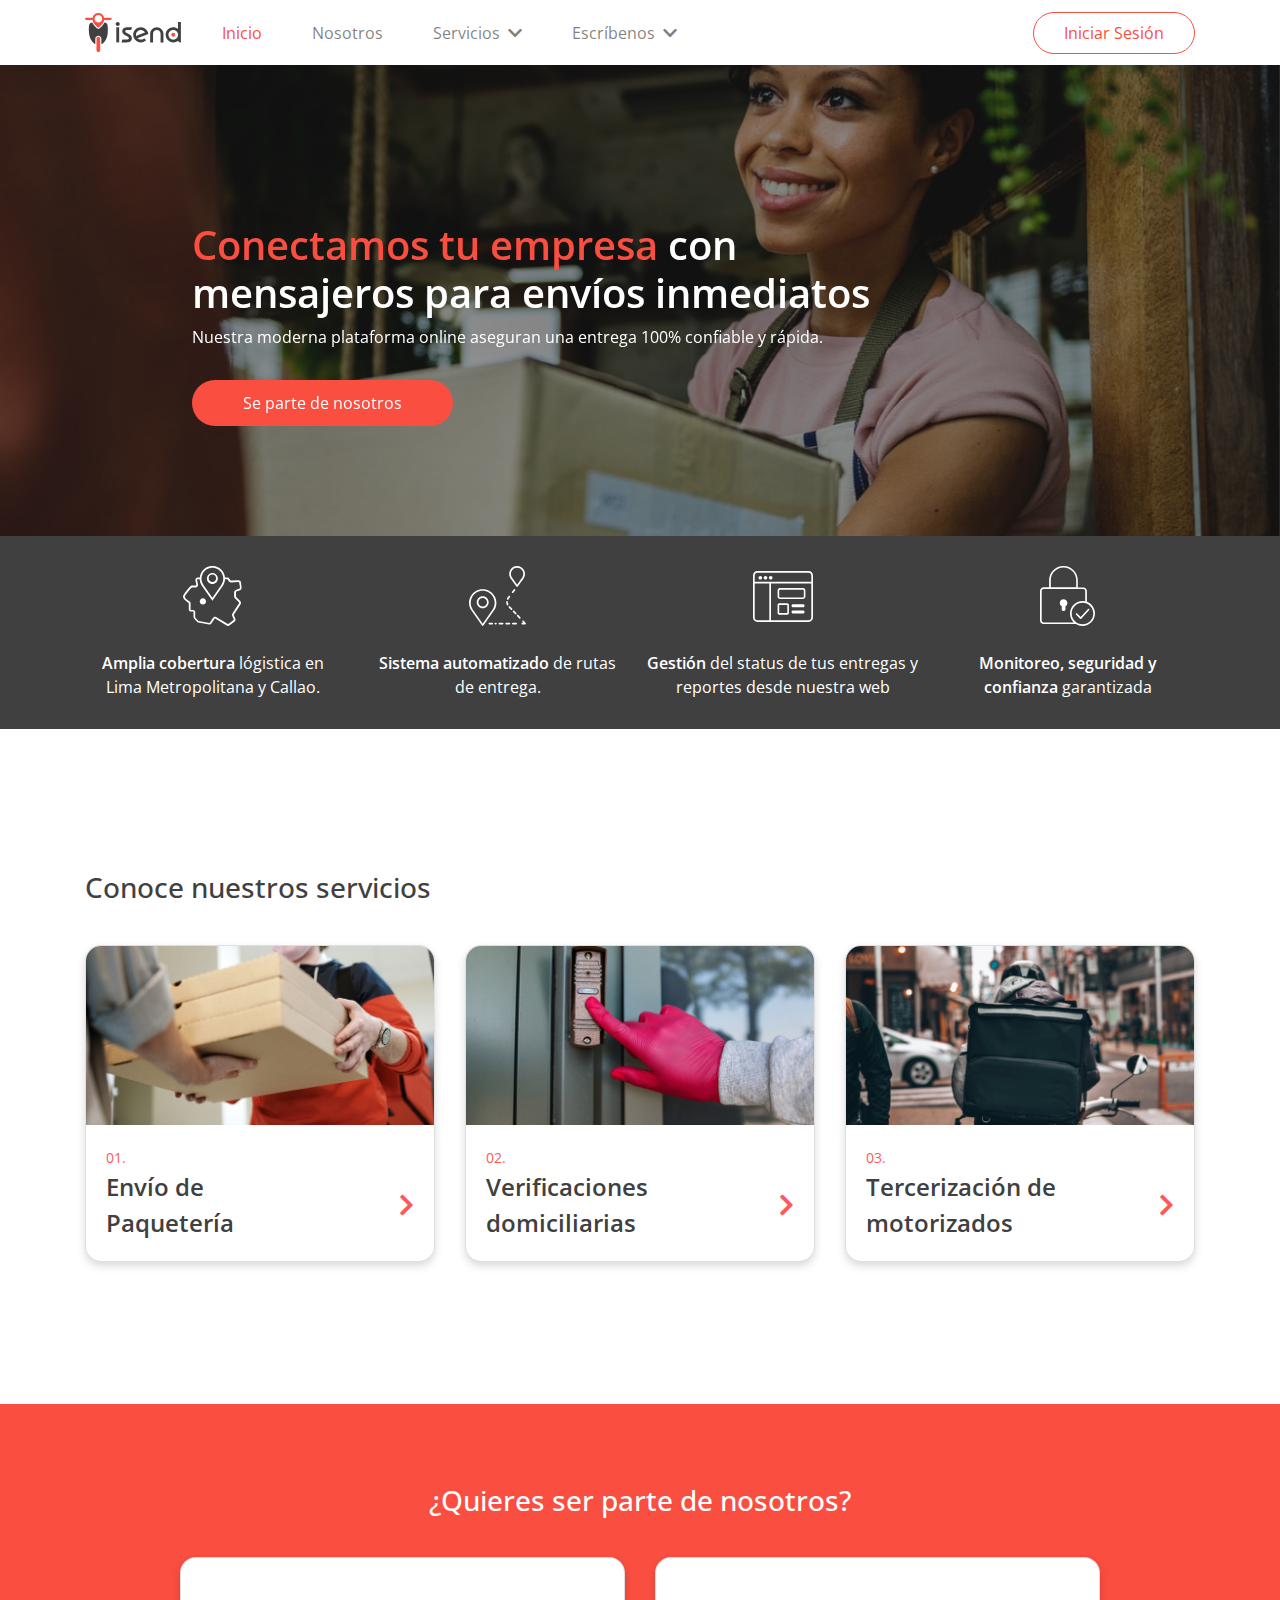
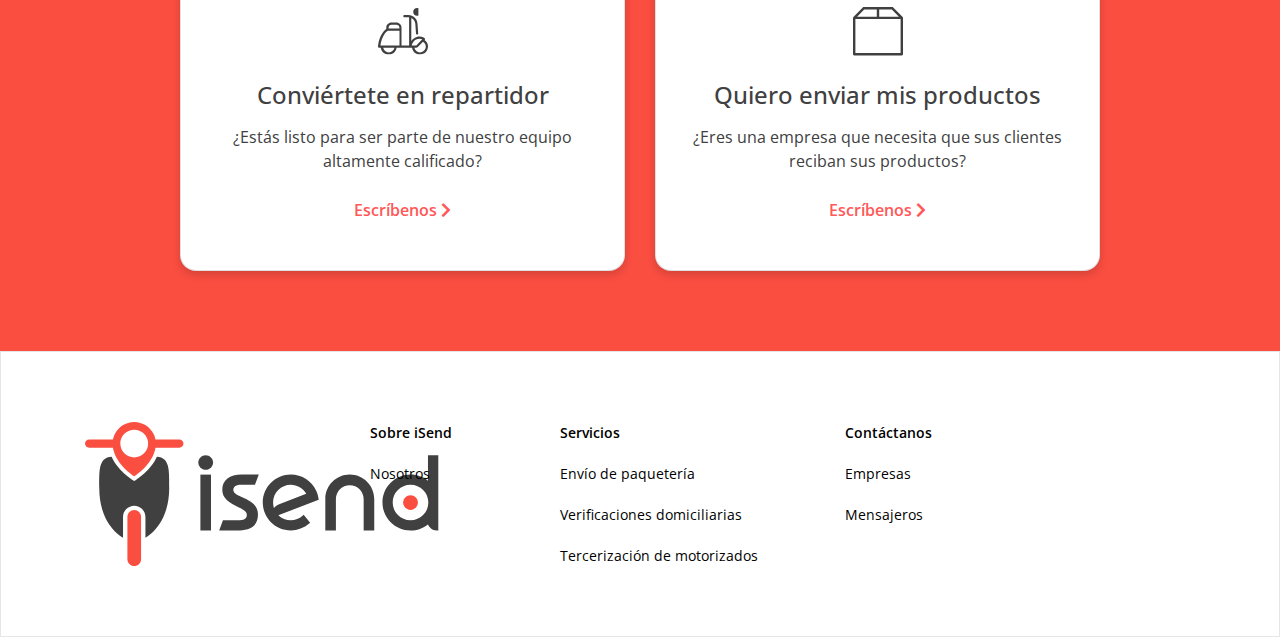
==== index.html @ 50134553 "Iniciando pagina de iSend" ====
<!doctype html>
<html lang="en">
  <head>
    <!-- Required meta tags -->
    <meta charset="utf-8">
    <meta name="viewport" content="width=device-width, initial-scale=1, shrink-to-fit=no">

    <!-- Bootstrap CSS -->
    <link rel="stylesheet" href="https://stackpath.bootstrapcdn.com/bootstrap/4.5.2/css/bootstrap.min.css" integrity="sha384-JcKb8q3iqJ61gNV9KGb8thSsNjpSL0n8PARn9HuZOnIxN0hoP+VmmDGMN5t9UJ0Z" crossorigin="anonymous">
    <!-- FontAwesome 5 -->
    <link rel="stylesheet" href="./static/lib/fontawesome_5/css/all.min.css">
    <!-- Fonts Google --> 
    <link href="https://fonts.googleapis.com/css2?family=Roboto:wght@100;300;400;500;700;900&display=swap" rel="stylesheet">
    <link href="https://fonts.googleapis.com/css2?family=Open+Sans:wght@300;400;600;700;800&display=swap" rel="stylesheet">
    <!-- CSS CUSTOMIZE -->
    <link rel="stylesheet" type="text/css" href="static/css/guest.css">
    <link rel="icon" type="image/png" href="./static/img/favicon.svg">
    <title>iSend</title>
  </head>
  <body>
    <!-- PREVIEW -->
    <div class="preview d-none">
      <div class="vh-100 d-flex justify-content-center align-items-center">
        <a href=""></a>
        <h1 class="text-white">iSend</h1>
      </div>
    </div>
    <!-- END PREVIEW -->

    <!-- PAGINA INICIO -->
    <section id="header">
      <nav class="navbar navbar-expand-lg navbar-light">
        <div class="container">
          <a class="navbar-brand" href="#">
            <img src="./static/img/logo.svg" alt="" class="img-responsive">
          </a>
          <button class="navbar-toggler" type="button" data-toggle="collapse" data-target="#navbarSupportedContent" aria-controls="navbarSupportedContent" aria-expanded="false" aria-label="Toggle navigation">
            <span class="navbar-toggler-icon"></span>
          </button>
          <div class="collapse navbar-collapse" id="navbarSupportedContent">
            <ul class="navbar-nav mr-auto">
              <li class="nav-item active">
                <a class="nav-link" href="./">Inicio 
                  <span class="sr-only">(current)</span>
                </a>
              </li>
              <li class="nav-item">
                <a class="nav-link" href="#">Nosotros</a>
              </li>
              <li class="nav-item dropdown">
                <a class="nav-link dropdown-toggle" href="#" role="button" data-toggle="dropdown" aria-haspopup="true" aria-expanded="false">
                  Servicios
                </a>
                <div class="dropdown-menu" aria-labelledby="navbarDropdown">
                  <a class="dropdown-item" href="envio-paqueteria.html">Envio de paquetería</a>
                  <a class="dropdown-item" href="verificaciones-domiciliarias.html">Verificaciones domiciliarias</a>
                  <a class="dropdown-item" href="tercerizacion-de-motorizados.html">Tercerización de motorizados</a>
                </div>
              </li>
              <li class="nav-item dropdown">
                <a class="nav-link dropdown-toggle" href="#" role="button" data-toggle="dropdown" aria-haspopup="true" aria-expanded="false">
                  Escríbenos
                </a>
                <div class="dropdown-menu" aria-labelledby="navbarDropdown">
                  <a class="dropdown-item" href="contacto-motorizados.html">Mensajeros</a>
                  <a class="dropdown-item" href="contacto-empresas.html">Empresas</a>
                </div>
              </li>
            </ul>
            <form class="form-inline my-2 my-lg-0">
              <button class="btn btn-outline-danger my-2 my-sm-0 btnIniciarSesion" type="submit">
                Iniciar Sesión
              </button>
            </form>
          </div>
        </div>
      </nav>
    </section>

    <section id="slider">
      <div id="carouselExampleSlidesOnly" class="carousel slide" data-ride="carousel">
        <div class="carousel-inner">
          <div class="SliderSombra"></div>
          <div class="carousel-item active">
            <img src="./static/img/slider1.png" class="d-block w-100" alt="...">
            <div class="text-left carousel-caption d-none d-md-block SliderDescripcion">
              <h5 class="fw-600 fs-40"><span class="fc-FA4E41">Conectamos tu empresa</span> con <br>mensajeros para envíos inmediatos</h5>
              <p>Nuestra moderna plataforma online aseguran una entrega 100% confiable y rápida.</p>
              <a href="#" class="btn btn-slider">
                Se parte de nosotros
              </a>
            </div>
          </div>
        </div>
      </div>
    </section>

    <section id="queOfrecemos" class="bc-404041 p-t-b-30">
      <div class="container">
        <div class="row text-center text-white ">
          <div class="col-3">
            <img src="./static/img/icon-1.svg" alt="" class="m-b-25">
            <p class="m-0">
              <span class="fw-600">Amplia cobertura</span> lógistica en Lima Metropolitana y Callao.
            </p>
          </div>
          <div class="col-3">
            <img src="./static/img/icon-2.svg" alt="" class="m-b-25">
            <p class="m-0">
              <span class="fw-600">Sistema automatizado</span> de rutas de entrega.
            </p>
          </div>
          <div class="col-3 p-0">
            <img src="./static/img/icon-3.svg" alt="" class="m-b-25">
            <p class="m-0">
              <span class="fw-600">Gestión</span> del status de tus entregas y reportes desde nuestra web
            </p>
          </div>
          <div class="col-3">
            <img src="./static/img/icon-4.svg" alt="" class="m-b-25">
            <p class="m-0">
              <span class="fw-600">Monitoreo, seguridad y confianza</span> garantizada
            </p>
          </div>
        </div>
      </div>
    </section>

    <section id="servicios-home" class="p-t-b-142">
      <div class="container">
        <div class="row">
          <div class="col-12 p-b-40">
            <h3 class="m-0">Conoce nuestros servicios</h3>
          </div>
          <div class="col-4">
            <a href="envio-paqueteria.html" class="card card-sombra card-servicios-home">
              <img src="./static/img/envio-paqueteria.jpg" class="card-img-top" alt="...">
              <div class="card-body fw-600">
                <small class="fs-14 fc-FF5858">01.</small>
                <p class="card-text fs-24 fc-404041">Envío de <br>Paquetería
                  <span>
                    <i class="fas fa-chevron-right fc-FF5858"></i>
                  </span>
                </p>
              </div>
              <ul class="list-group list-group-flush d-none">
                <li class="list-group-item fc-58595B">
                  Programa el envío de tus productos vendidos a tus clientes finales y realiza el seguimiento de entrega en línea.
                </li>
              </ul>
            </a>
          </div>
          <div class="col-4">
            <a href="verificaciones-domiciliarias.html" class="card card-sombra card-servicios-home">
              <img src="./static/img/verificaciones-domiciliarias.jpg" class="card-img-top" alt="...">
              <div class="card-body fw-600">
                <small class="fs-14 fc-FF5858">02.</small>
                <p class="card-text fs-24 fc-404041">Verificaciones domiciliarias
                  <span>
                    <i class="fas fa-chevron-right fc-FF5858"></i>
                  </span>
                </p>
              </div>
              <ul class="list-group list-group-flush d-none">
                <li class="list-group-item fc-58595B">
                  Confirma los datos domiciliarios de personas naturales y  de las empresas de manera confiable.
                </li>
              </ul>
            </a>
          </div>
          <div class="col-4">
            <a href="tercerizacion-de-motorizados" class="card card-sombra card-servicios-home">
              <img src="./static/img/tercerizacion-motorizados.jpg" class="card-img-top" alt="...">
              <div class="card-body fw-600">
                <small class="fs-14 fc-FF5858">03.</small>
                <p class="card-text fs-24 fc-404041">Tercerización de motorizados
                  <span>
                    <i class="fas fa-chevron-right fc-FF5858"></i>
                  </span>
                </p>
              </div>
              <ul class="list-group list-group-flush d-none">
                <li class="list-group-item fc-58595B">
                  Dispón de nuestro personal altamente capacitado, cumpliendo con los más altos estándares de servicio e imagen. 
                </li>
              </ul>
            </a>
          </div>
        </div>
      </div>
    </section>

    <section id="partedeNosotros" class="bc-FA4E41 p-t-b-80">
      <div class="container">
        <div class="row">
          <div class="col-12 p-b-40">
            <h3 class="m-0 text-center text-white">¿Quieres ser parte de nosotros?</h3>
          </div>
          <div class="col-5 offset-1">
            <div class="card card-sombra p-t-b-28">
              <div class="card-body fw-600 text-center">
                <img src="./static/img/icon-repartidor.svg" alt="" class="m-b-25">
                <h4 class="fs-24 fc-404041 m-b-15">Conviértete en repartidor</h4>
                <p class="card-text fw-400 m-b-25">
                  ¿Estás listo para ser parte de nuestro equipo altamente calificado?
                </p>
                <p class="card-text fc-FF5858">
                  Escríbenos
                  <span>
                    <i class="fas fa-chevron-right"></i>
                  </span>
                </p>
              </div>
            </div>
          </div>
          <div class="col-5">
            <div class="card card-sombra p-t-b-28">
              <div class="card-body fw-600 text-center">
                <img src="./static/img/icon-envio.svg" alt="" class="m-b-25">
                <h4 class="fs-24 fc-404041 m-b-15">Quiero enviar mis productos</h4>
                <p class="card-text fw-400 m-b-25">
                  ¿Eres una empresa que necesita que sus clientes reciban sus productos?
                </p>
                <p class="card-text fc-FF5858">
                  Escríbenos
                  <span>
                    <i class="fas fa-chevron-right"></i>
                  </span>
                </p>
              </div>
            </div>
          </div>
        </div>
      </div>
    </section>

    <section id="footer" class="p-t-b-70">
      <div class="container">
        <div class="row">
          <div class="col-3 d-flex">
            <img src="./static/img/logo.svg" alt="">
          </div>
          <div class="col-2">
            <ul>
              <li class="active"><a href="#">Sobre iSend</a></li>
              <li><a href="#">Nosotros</a></li>
            </ul>
          </div>
          <div class="col-3">
            <ul>
              <li class="active"><a href="#">Servicios</a></li>
              <li><a href="envio-paqueteria.html">Envío de paquetería</a></li>
              <li><a href="verificaciones-domiciliarias.html">Verificaciones domiciliarias</a></li>
              <li><a href="tercerizacion-de-motorizados.html">Tercerización de motorizados</a></li>
            </ul>
          </div>
          <div class="col-3">
            <ul>
              <li class="active"><a href="#">Contáctanos</a></li>
              <li><a href="contacto-empresas.html">Empresas</a></li>
              <li><a href="contacto-motorizados.html">Mensajeros</a></li>
            </ul>
          </div>
        </div>
      </div>
    </section>
    <!-- END PAGINA INICIO -->

    <!-- Optional JavaScript -->
    <!-- jQuery first, then Popper.js, then Bootstrap JS -->
    <script src="https://code.jquery.com/jquery-3.5.1.slim.min.js" integrity="sha384-DfXdz2htPH0lsSSs5nCTpuj/zy4C+OGpamoFVy38MVBnE+IbbVYUew+OrCXaRkfj" crossorigin="anonymous"></script>
    <script src="https://cdn.jsdelivr.net/npm/popper.js@1.16.1/dist/umd/popper.min.js" integrity="sha384-9/reFTGAW83EW2RDu2S0VKaIzap3H66lZH81PoYlFhbGU+6BZp6G7niu735Sk7lN" crossorigin="anonymous"></script>
    <script src="https://stackpath.bootstrapcdn.com/bootstrap/4.5.2/js/bootstrap.min.js" integrity="sha384-B4gt1jrGC7Jh4AgTPSdUtOBvfO8shuf57BaghqFfPlYxofvL8/KUEfYiJOMMV+rV" crossorigin="anonymous"></script>
    <script src="./static/js/guest.js"></script>
  </body>
</html>
---- static/css/guest.css ----
/* General */
body{
  background-color: #FFFFFF;
  color: #404041;
  font-family: 'Open Sans';
  font-size: 16px;
  font-weight: 400;/* normal*/
}
a{ text-decoration: none !important; outline: none !important; }
/* BOOTSTRAP Customize */
.btn-outline-danger{
  color: #FA4E41;
  border-color: #FA4E41;
}
.btn-outline-danger:hover,
.btn-outline-danger:active{
  background-color: #FA4E41;
  border-color: #FA4E41;
}
.btn-vermas{
  background-color: #fff;
  border-radius: 25px;
  color: #FA4E41 !important;
  padding: 10px 100px;
}
/* preview */
.preview{
  background-color: #FF5858;
}
/* navegacion */
#header ul li a{
  padding: 0 25px;
}
#header ul li:hover > a,
#header ul li.active > a,
#header ul li .dropdown-menu a:hover,
#header ul li .dropdown-menu a:active{
  background-color: #fff;
  color: #FA4E41;
  /*font-weight: 600;*/
} 
#header ul li .dropdown-menu{
  padding: 15px 0!important;
}
#header ul li .dropdown-menu a{
  padding: 15px 30px;
}
#header ul li.dropdown > a:after{/* sin darle clic */
  border: 0;
  content: "\f078";
  font-family: "Font Awesome 5 Free";
  font-weight: 900;
  vertical-align: 0;
}
#header ul li.dropdown.show > a:after{/* al darle clic */
  content: "\f077";
}
.btnIniciarSesion{
  border-radius: 25px;
  padding: 8px 30px;
}
.SliderSombra{
  background: url(../img/slider-sombra.png) no-repeat;
  background-size: cover;
  z-index: 1;
  position: absolute;
  left: 0;
  right: 0;
  bottom: 0;
  top: 0;
}
.SliderDescripcion{
  top: 50%;
  margin-top: -100px;
}
.SliderForm{
  bottom: 0;
  margin-top: -210px;
  padding: 0;
}
.btn-slider{
  background-color: #FA4E41 !important;
  border-radius: 25px;
  color: white !important;
  margin-top: 15px;
  padding: 10px 50px;
}
/* background */
.bc-white{ background-color: #fff; }
.bc-FA4E41{ background-color: #FA4E41; }
.bc-FF5858{ background-color: #FF5858; }
.bc-404041{ background-color: #404041; }
/* colores */
.fc-FA4E41{ color: #FA4E41; }
.fc-FF5858{ color: #FF5858; }
.fc-404041{ color: #404041; }
.fc-58595B{ color: #58595B; }
.fc-000000{ color: #000000; }
/* weight */
.fw-100{ font-weight: 100; }
.fw-300{ font-weight: 300; }
.fw-400{ font-weight: 400; }
.fw-500{ font-weight: 500; }
.fw-600{ font-weight: 600; }
.fw-700{ font-weight: 700; }
.fw-800{ font-weight: 800; }
.fw-900{ font-weight: 900; }
/* size */
.fs-14{ font-size: 14px; }
.fs-24{ font-size: 24px; }
.fs-40{ font-size: 40px; }
/* padding y margin */
.m-b-15{ margin-bottom: 15px; }
.m-b-25{ margin-bottom: 25px; }
.p-t-b-28{ padding: 28px 0; }
.p-t-b-30{ padding: 30px 0; }
.p-t-b-50{ padding: 50px 0; }
.p-t-b-70{ padding: 70px 0; }
.p-t-b-80{ padding: 80px 0; }
.p-t-b-142{ padding: 142px 0; }
.p-t-b-150{ padding: 150px 0; }
.p-20{ padding: 20px; }
.p-l-50{ padding-left: 50px; }
.p-b-40{ padding-bottom: 40px; }
.p-b-50{ padding-bottom: 50px; }
.p-b-70{ padding-bottom: 70px; }
.p-b-150{ padding-bottom: 150px; }
/* border */
.b-l-5-E5E6E7{ border-left: 5px solid #E5E6E7; }
.b-l-5-FFFFFF{ border-left: 5px solid #FFFFFF; }
/* height */
.h-250{ height: 250px; }
.h-420{ height: 420px; }
/* servicios */
.card-sombra{
  box-shadow: 0px 4px 8px rgba(0, 0, 0, 0.15);
  border-radius: 16px;
  overflow: hidden;
}
.card-servicios-home .card-text{
  display: flex;
  align-items: center;
  justify-content: space-between;
}
.card-servicios-home ul li{
  padding-top: 30px; 
  padding-bottom: 30px; 
}
.card-servicios-home:hover ul{
  display: block !important;
}
/* footer */
#footer{ border: 1px solid #E5E6E7; }
#footer ul{ padding: 0; margin: 0;}
#footer ul li{ 
  list-style: none; 
  font-size: 14px; 
  padding-bottom: 20px;
}
#footer ul li:last-child{ 
  padding-bottom: 0;
}
#footer ul li a{ color: #000;}
#footer ul li.active a,
#footer ul li a:active,
#footer ul li a:hover{ 
  font-weight: 600;
}
/* como funciona */
.fa-btn-gris:after,
.fa-btn-warning:after,
.fa-btn-success:after{
  background-color: #fff;
  border-radius: 50%;
  content: "";
  left: -19px;
  padding: 10px;
  position: absolute;
  top: 0;
}
.fa-btn-gris:after{
  border: 6px solid #C4C4C4;
}
.fa-btn-warning:after{
  border: 6px solid #FFAE35;
}
.fa-btn-success:after{
  border: 6px solid #6EC37C;
}
/* servicios motorizado */
#servicios-motorizado .card-body{
  padding: 30px 1.25rem;
}
/* sobre nosotros */
#sobrenosotros{ border-bottom: 1px solid #E5E6E7; }
/* gracias */
.gracias{
  display: flex;
  flex-direction: column;
  align-items: center;
  justify-content: center;
  height: 380px;
}
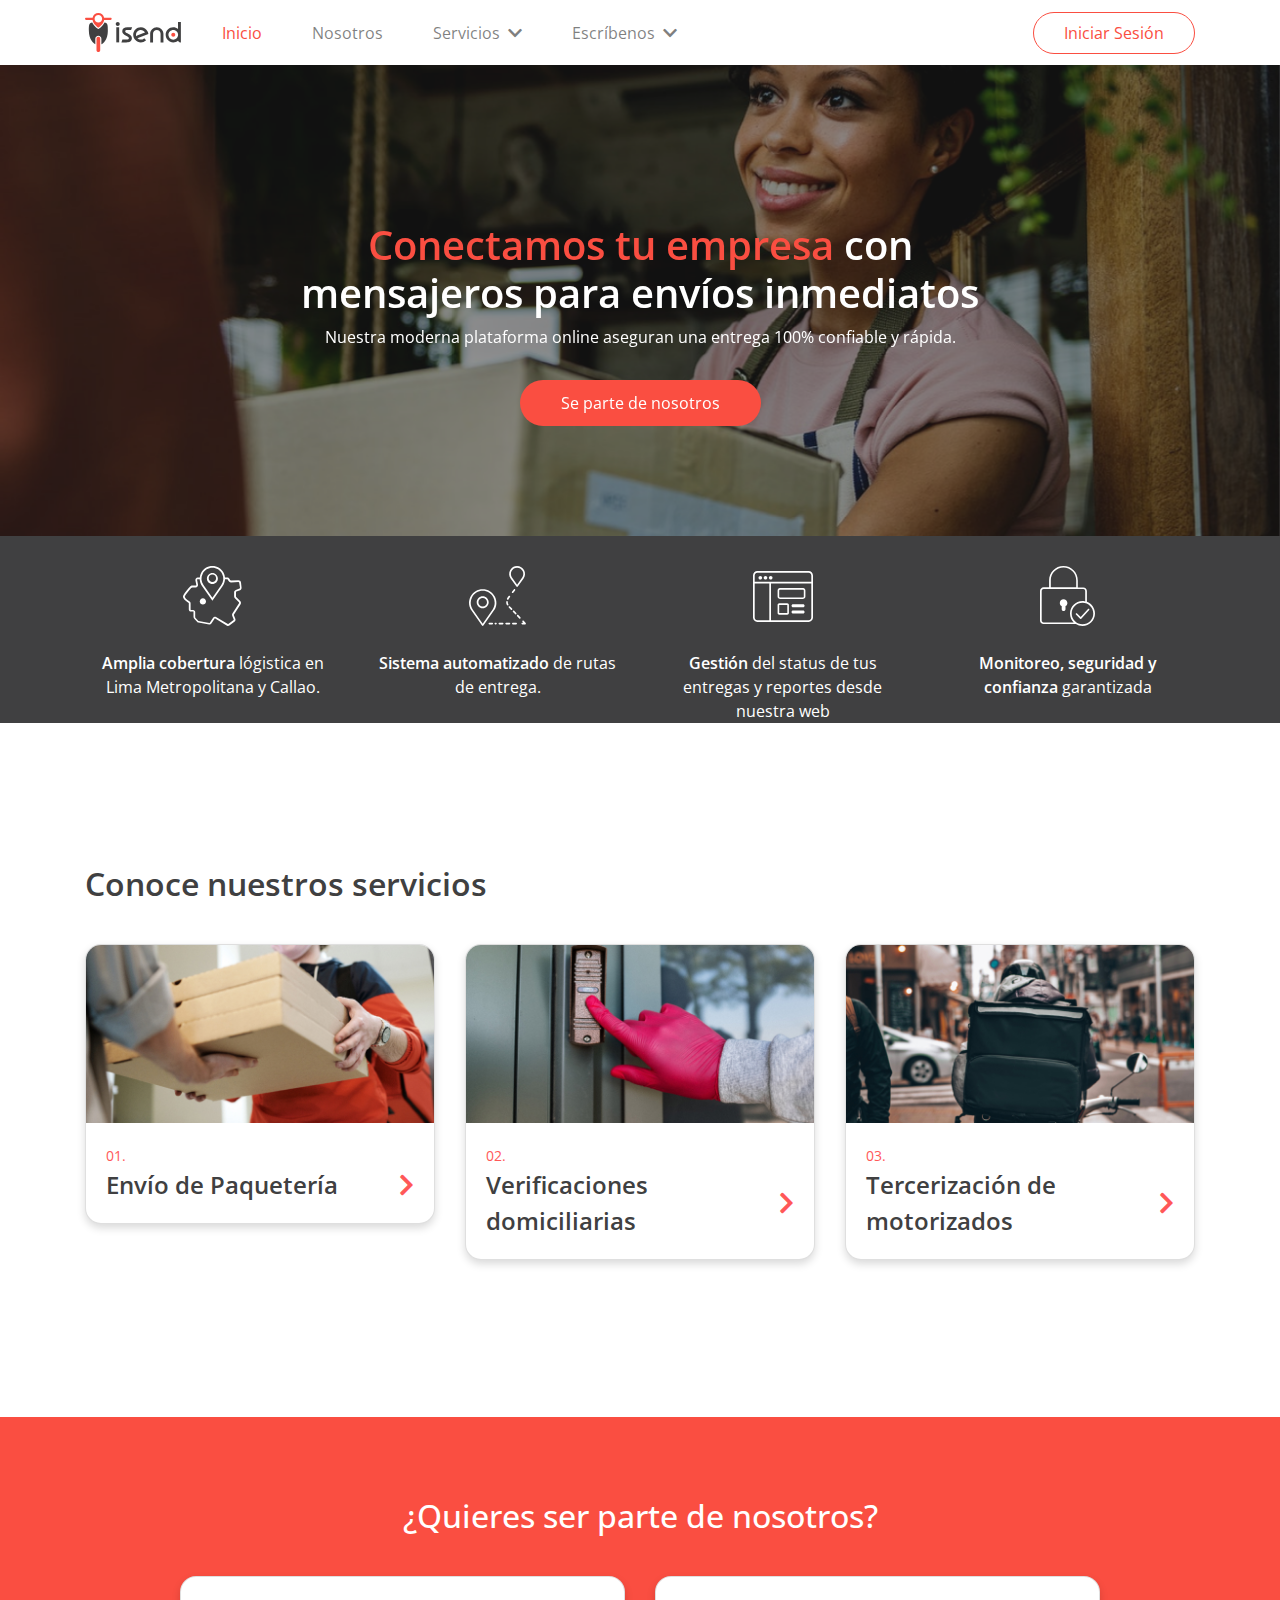
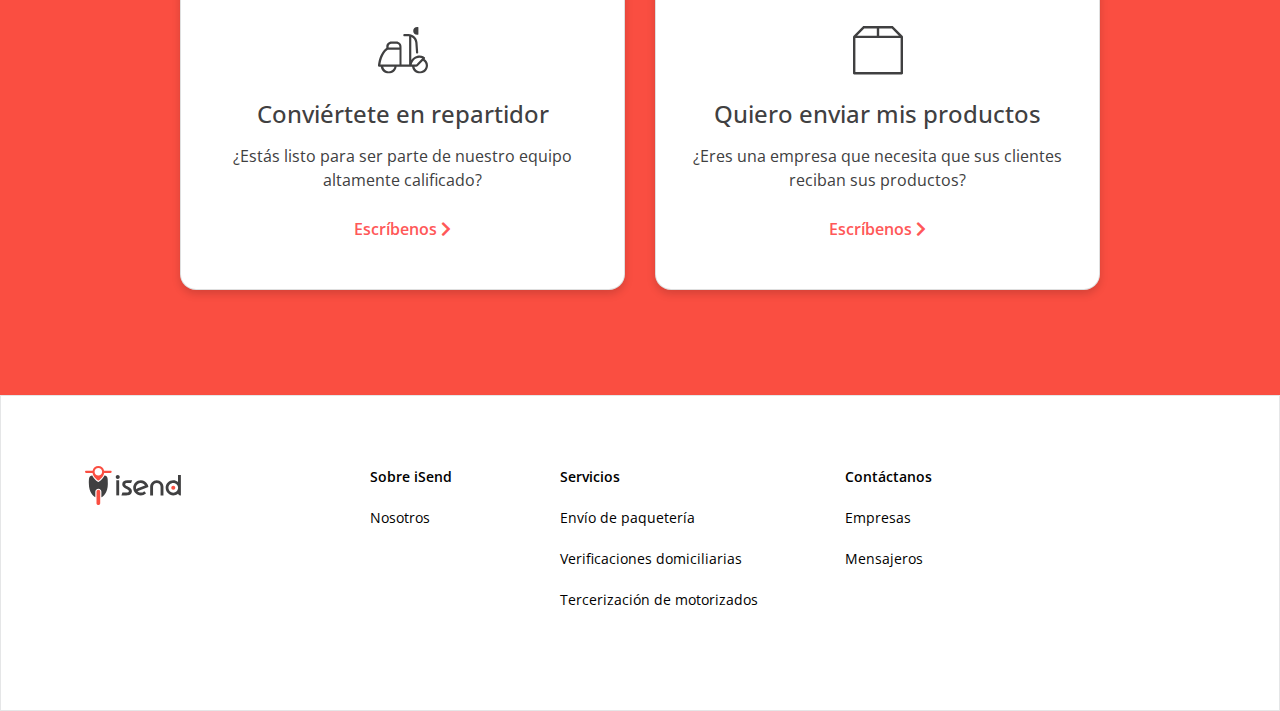
==== commit aee10c5f: "Maquetando para moviles" ====
--- a/index.html
+++ b/index.html
@@ -17,7 +17,7 @@
     <link rel="icon" type="image/png" href="./static/img/favicon.svg">
     <title>iSend</title>
   </head>
-  <body>
+  <body class="pageInicio">
     <!-- PREVIEW -->
     <div class="preview d-none">
       <div class="vh-100 d-flex justify-content-center align-items-center">
@@ -31,7 +31,7 @@
     <section id="header">
       <nav class="navbar navbar-expand-lg navbar-light">
         <div class="container">
-          <a class="navbar-brand" href="#">
+          <a class="navbar-brand" href="./">
             <img src="./static/img/logo.svg" alt="" class="img-responsive">
           </a>
           <button class="navbar-toggler" type="button" data-toggle="collapse" data-target="#navbarSupportedContent" aria-controls="navbarSupportedContent" aria-expanded="false" aria-label="Toggle navigation">
@@ -82,8 +82,9 @@
         <div class="carousel-inner">
           <div class="SliderSombra"></div>
           <div class="carousel-item active">
-            <img src="./static/img/slider1.png" class="d-block w-100" alt="...">
-            <div class="text-left carousel-caption d-none d-md-block SliderDescripcion">
+            <img src="./static/img/slider1.png" class="d-none d-sm-block w-100" alt="...">
+            <img src="./static/img/mobile/slider1.jpg" class="d-sm-none w-100" alt="...">
+            <div class="text-left carousel-caption SliderDescripcion mq">
               <h5 class="fw-600 fs-40"><span class="fc-FA4E41">Conectamos tu empresa</span> con <br>mensajeros para envíos inmediatos</h5>
               <p>Nuestra moderna plataforma online aseguran una entrega 100% confiable y rápida.</p>
               <a href="#" class="btn btn-slider">
@@ -95,28 +96,28 @@
       </div>
     </section>
 
-    <section id="queOfrecemos" class="bc-404041 p-t-b-30">
+    <section id="queOfrecemos" class="bc-404041 p-t-30">
       <div class="container">
         <div class="row text-center text-white ">
-          <div class="col-3">
+          <div class="col-6 col-lg-3 p-b-30">
             <img src="./static/img/icon-1.svg" alt="" class="m-b-25">
             <p class="m-0">
               <span class="fw-600">Amplia cobertura</span> lógistica en Lima Metropolitana y Callao.
             </p>
           </div>
-          <div class="col-3">
+          <div class="col-6 col-lg-3 p-b-30">
             <img src="./static/img/icon-2.svg" alt="" class="m-b-25">
             <p class="m-0">
               <span class="fw-600">Sistema automatizado</span> de rutas de entrega.
             </p>
           </div>
-          <div class="col-3 p-0">
+          <div class="col-6 col-lg-3 p-b-30">
             <img src="./static/img/icon-3.svg" alt="" class="m-b-25">
             <p class="m-0">
               <span class="fw-600">Gestión</span> del status de tus entregas y reportes desde nuestra web
             </p>
           </div>
-          <div class="col-3">
+          <div class="col-6 col-lg-3 p-b-30">
             <img src="./static/img/icon-4.svg" alt="" class="m-b-25">
             <p class="m-0">
               <span class="fw-600">Monitoreo, seguridad y confianza</span> garantizada
@@ -130,14 +131,14 @@
       <div class="container">
         <div class="row">
           <div class="col-12 p-b-40">
-            <h3 class="m-0">Conoce nuestros servicios</h3>
-          </div>
-          <div class="col-4">
+            <h3 class="fs-32 fw-600 fc-404041 m-0">Conoce nuestros servicios</h3>
+          </div>
+          <div class="col-12 col-md-4 m-b-15">
             <a href="envio-paqueteria.html" class="card card-sombra card-servicios-home">
-              <img src="./static/img/envio-paqueteria.jpg" class="card-img-top" alt="...">
-              <div class="card-body fw-600">
+              <img src="./static/img/envio-paqueteria.jpg" class="card-img-top d-none d-md-block" alt="...">
+              <div class="card-body fw-600 mq">
                 <small class="fs-14 fc-FF5858">01.</small>
-                <p class="card-text fs-24 fc-404041">Envío de <br>Paquetería
+                <p class="card-text fs-24 fc-404041">Envío de Paquetería
                   <span>
                     <i class="fas fa-chevron-right fc-FF5858"></i>
                   </span>
@@ -150,10 +151,10 @@
               </ul>
             </a>
           </div>
-          <div class="col-4">
+          <div class="col-12 col-md-4 m-b-15">
             <a href="verificaciones-domiciliarias.html" class="card card-sombra card-servicios-home">
-              <img src="./static/img/verificaciones-domiciliarias.jpg" class="card-img-top" alt="...">
-              <div class="card-body fw-600">
+              <img src="./static/img/verificaciones-domiciliarias.jpg" class="card-img-top d-none d-md-block" alt="...">
+              <div class="card-body fw-600 mq">
                 <small class="fs-14 fc-FF5858">02.</small>
                 <p class="card-text fs-24 fc-404041">Verificaciones domiciliarias
                   <span>
@@ -168,10 +169,10 @@
               </ul>
             </a>
           </div>
-          <div class="col-4">
+          <div class="col-12 col-md-4 m-b-15">
             <a href="tercerizacion-de-motorizados" class="card card-sombra card-servicios-home">
-              <img src="./static/img/tercerizacion-motorizados.jpg" class="card-img-top" alt="...">
-              <div class="card-body fw-600">
+              <img src="./static/img/tercerizacion-motorizados.jpg" class="card-img-top d-none d-md-block" alt="...">
+              <div class="card-body fw-600 mq">
                 <small class="fs-14 fc-FF5858">03.</small>
                 <p class="card-text fs-24 fc-404041">Tercerización de motorizados
                   <span>
@@ -194,9 +195,9 @@
       <div class="container">
         <div class="row">
           <div class="col-12 p-b-40">
-            <h3 class="m-0 text-center text-white">¿Quieres ser parte de nosotros?</h3>
-          </div>
-          <div class="col-5 offset-1">
+            <h3 class="m-0 fs-32 text-center text-white">¿Quieres ser parte de nosotros?</h3>
+          </div>
+          <div class="col-12 col-md-5 offset-md-1 m-b-25">
             <div class="card card-sombra p-t-b-28">
               <div class="card-body fw-600 text-center">
                 <img src="./static/img/icon-repartidor.svg" alt="" class="m-b-25">
@@ -213,7 +214,7 @@
               </div>
             </div>
           </div>
-          <div class="col-5">
+          <div class="col-12 col-md-5 m-b-25">
             <div class="card card-sombra p-t-b-28">
               <div class="card-body fw-600 text-center">
                 <img src="./static/img/icon-envio.svg" alt="" class="m-b-25">
@@ -237,16 +238,16 @@
     <section id="footer" class="p-t-b-70">
       <div class="container">
         <div class="row">
-          <div class="col-3 d-flex">
-            <img src="./static/img/logo.svg" alt="">
-          </div>
-          <div class="col-2">
+          <div class="col-12 m-b-30 col-md-3 d-flex">
+            <a href="./"><img src="./static/img/logo.svg" alt=""></a>
+          </div>
+          <div class="col-12 m-b-30 col-md-2">
             <ul>
               <li class="active"><a href="#">Sobre iSend</a></li>
               <li><a href="#">Nosotros</a></li>
             </ul>
           </div>
-          <div class="col-3">
+          <div class="col-12 m-b-30 col-md-3">
             <ul>
               <li class="active"><a href="#">Servicios</a></li>
               <li><a href="envio-paqueteria.html">Envío de paquetería</a></li>
@@ -254,7 +255,7 @@
               <li><a href="tercerizacion-de-motorizados.html">Tercerización de motorizados</a></li>
             </ul>
           </div>
-          <div class="col-3">
+          <div class="col-12 m-b-30 col-md-3">
             <ul>
               <li class="active"><a href="#">Contáctanos</a></li>
               <li><a href="contacto-empresas.html">Empresas</a></li>
--- a/static/css/guest.css
+++ b/static/css/guest.css
@@ -28,6 +28,10 @@
   background-color: #FF5858;
 }
 /* navegacion */
+#slider .mq,
+#sliderComprometidos .mq{ 
+  text-align: center !important; 
+}
 #header ul li a{
   padding: 0 25px;
 }
@@ -83,7 +87,7 @@
   border-radius: 25px;
   color: white !important;
   margin-top: 15px;
-  padding: 10px 50px;
+  padding: 10px 40px;
 }
 /* background */
 .bc-white{ background-color: #fff; }
@@ -96,6 +100,7 @@
 .fc-404041{ color: #404041; }
 .fc-58595B{ color: #58595B; }
 .fc-000000{ color: #000000; }
+.fc-2D2D2D{ color: #2D2D2D; }
 /* weight */
 .fw-100{ font-weight: 100; }
 .fw-300{ font-weight: 300; }
@@ -108,10 +113,13 @@
 /* size */
 .fs-14{ font-size: 14px; }
 .fs-24{ font-size: 24px; }
+.fs-32{ font-size: 32px; }
 .fs-40{ font-size: 40px; }
 /* padding y margin */
 .m-b-15{ margin-bottom: 15px; }
+.m-b-20{ margin-bottom: 20px; }
 .m-b-25{ margin-bottom: 25px; }
+.m-b-30{ margin-bottom: 30px; }
 .p-t-b-28{ padding: 28px 0; }
 .p-t-b-30{ padding: 30px 0; }
 .p-t-b-50{ padding: 50px 0; }
@@ -120,17 +128,25 @@
 .p-t-b-142{ padding: 142px 0; }
 .p-t-b-150{ padding: 150px 0; }
 .p-20{ padding: 20px; }
+.p-l-0{ padding-left: 0px; }
 .p-l-50{ padding-left: 50px; }
+.p-r-0{ padding-right: 0px; }
+.p-b-0{ padding-bottom: 0; }
+.p-b-15{ padding-bottom: 15px; }
 .p-b-40{ padding-bottom: 40px; }
 .p-b-50{ padding-bottom: 50px; }
+.p-b-65{ padding-bottom: 65px; }
 .p-b-70{ padding-bottom: 70px; }
 .p-b-150{ padding-bottom: 150px; }
+.p-t-30{ padding-top: 30px; }
 /* border */
 .b-l-5-E5E6E7{ border-left: 5px solid #E5E6E7; }
 .b-l-5-FFFFFF{ border-left: 5px solid #FFFFFF; }
 /* height */
 .h-250{ height: 250px; }
+.h-265{ height: 265px; }
 .h-420{ height: 420px; }
+/* inicio */
 /* servicios */
 .card-sombra{
   box-shadow: 0px 4px 8px rgba(0, 0, 0, 0.15);
@@ -201,23 +217,77 @@
   justify-content: center;
   height: 380px;
 }
-
-
-
-
-
-
-
-
-
-
-
-
-
-
-
-
-
-
-
-
+/* media querie */
+@media (max-width: 360px){
+  .fs-32{ font-size: 24px; }
+  .fs-40{ font-size: 24px; }
+  .p-t-b-142{ padding: 71px 0; }
+  .p-t-b-150{ padding: 75px 0; }
+  .p-b-150{ padding-bottom: 75px; }
+  /* inicio */
+  .card-servicios-home .mq{
+    align-items: center;
+    display: flex;
+    flex-direction: row;
+  }
+  #slider .mq h5{
+    line-height: 33px;
+  }
+  .card-servicios-home .mq p{
+    font-weight: 400;
+    padding-left: 10px;
+    width: 100%;
+  }
+  .pageInicio .fs-24{ font-size: 16px; }
+  .pageInicio #slider .mq{ padding:0; margin-top: -145px; }
+  /* paqueteria */
+  .pagePaqueteria #slider .mq{ padding:0; margin-top: -120px; }
+  /* verificaciones */
+  .pageVerificaciones #slider .mq{ padding:0; margin-top: -125px; }
+  #queOfrecemos .mq{ margin-top: 20px; }
+  #queOfrecemos .mq .col-12{
+    display: flex;
+    align-items: center;
+    margin-bottom: 20px;
+  }
+  #queOfrecemos .mq .col-12 img{
+    margin: 0;
+    padding-right: 25px;
+  }
+  /* tercerizacion */
+  .pageTercerizacion #slider .mq{ padding:0; margin-top: -133px; width: 100%; left: 0; }
+  /* nosotros */
+  .pageNosotros #sliderComprometidos .mq{ 
+    padding:0; 
+    margin-top: -133px; 
+    left: 5% !important; 
+    right: 5%; 
+  }
+  .pageNosotros #sliderComprometidos .mq .p-b-40{ 
+    padding-bottom: 0px;
+    margin: 0;
+  }
+  .pageNosotros #sliderComprometidos .mq .h-265{
+    height: 240px;
+  }
+
+}
+
+
+
+
+
+
+
+
+
+
+
+
+
+
+
+
+
+
+
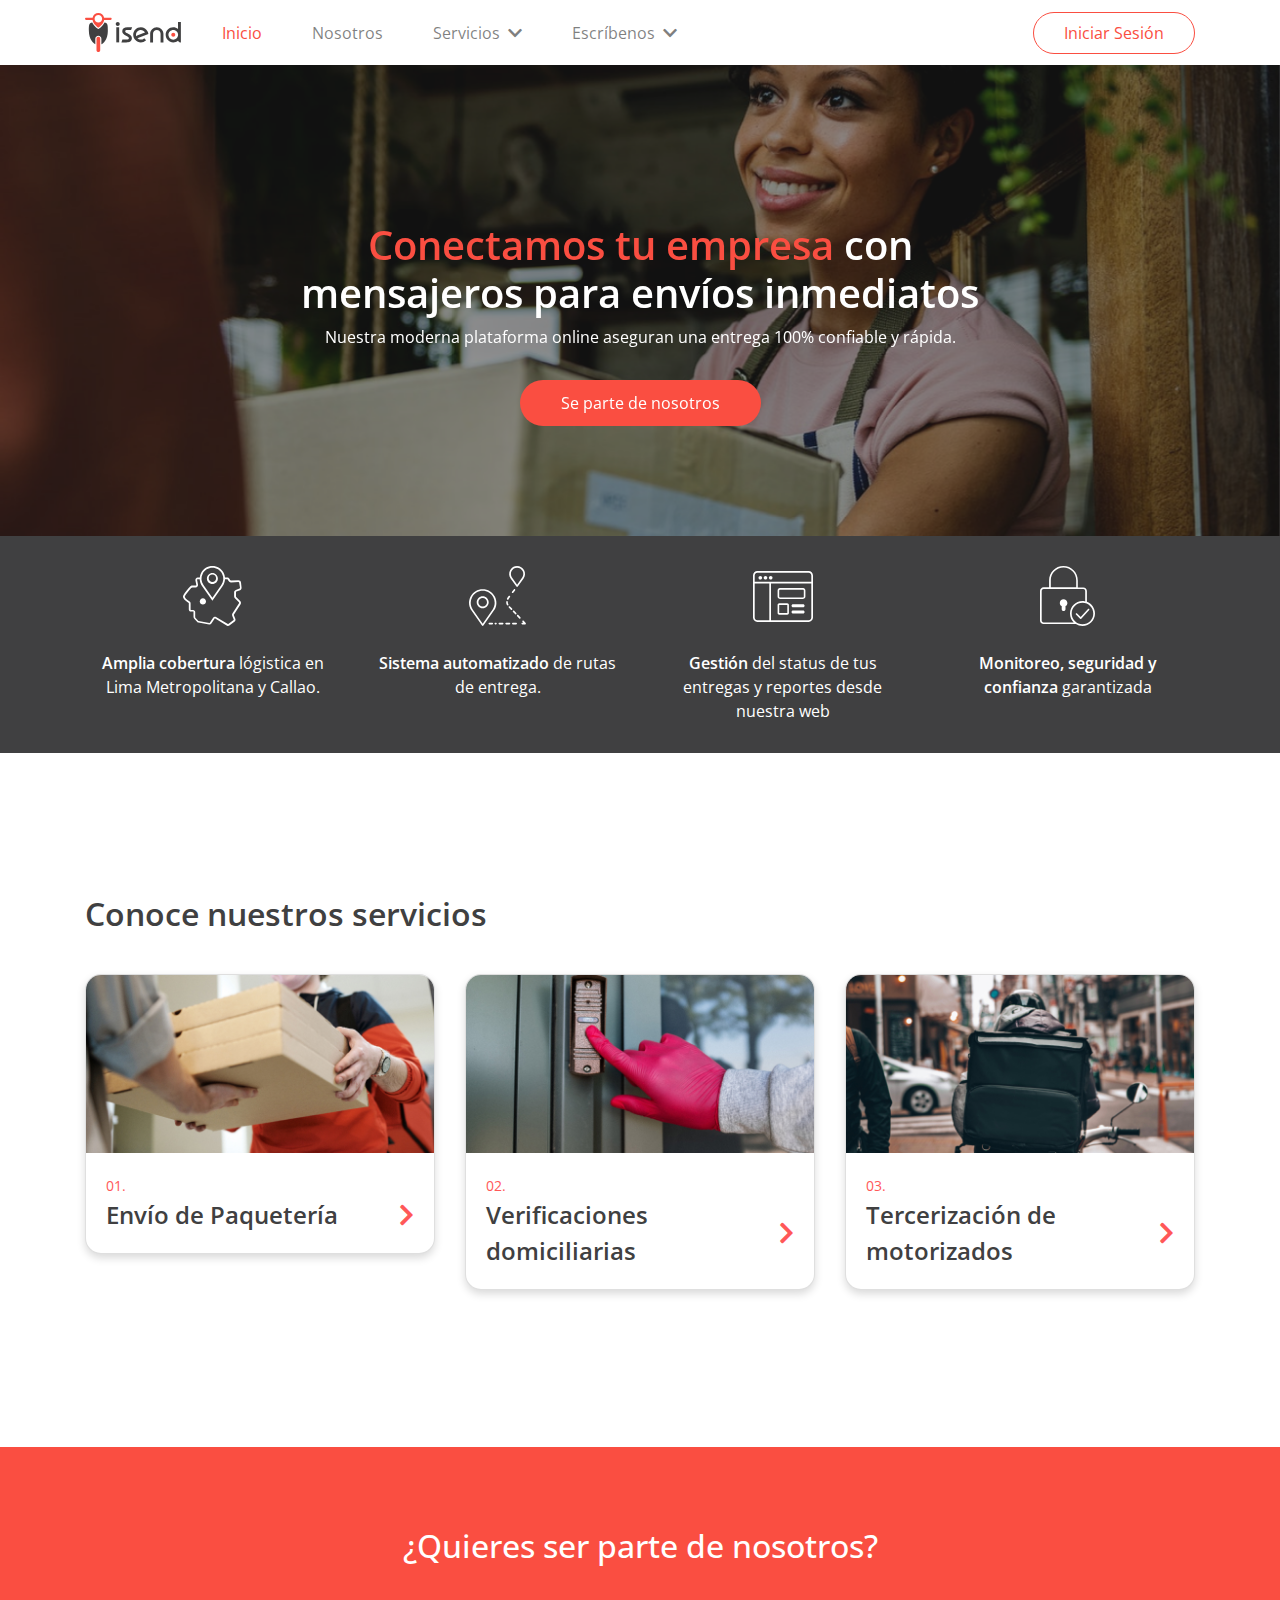
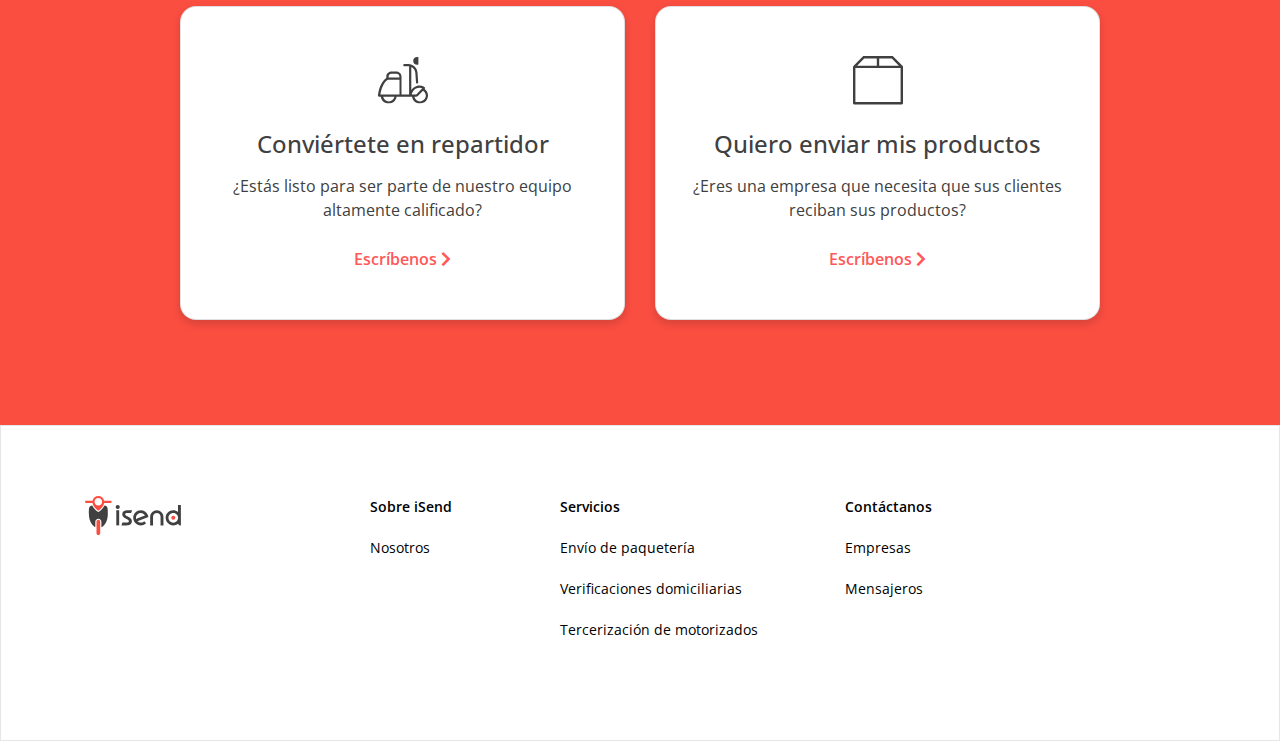
==== commit 6d7e861b: "QA paginas paqueteria, index, nosotros, verificaciones, tercerizacion." ====
--- a/index.html
+++ b/index.html
@@ -45,7 +45,7 @@
                 </a>
               </li>
               <li class="nav-item">
-                <a class="nav-link" href="#">Nosotros</a>
+                <a class="nav-link" href="nosotros.html">Nosotros</a>
               </li>
               <li class="nav-item dropdown">
                 <a class="nav-link dropdown-toggle" href="#" role="button" data-toggle="dropdown" aria-haspopup="true" aria-expanded="false">
@@ -82,8 +82,12 @@
         <div class="carousel-inner">
           <div class="SliderSombra"></div>
           <div class="carousel-item active">
-            <img src="./static/img/slider1.png" class="d-none d-sm-block w-100" alt="...">
-            <img src="./static/img/mobile/slider1.jpg" class="d-sm-none w-100" alt="...">
+            <!-- <img src="./static/img/slider1.png" class="d-none d-sm-block w-100" alt="...">
+            <img src="./static/img/mobile/slider1.jpg" class="d-sm-none w-100" alt="..."> -->
+            <picture>
+              <source media="(max-width: 414px)" srcset="./static/img/mobile/slider1.jpg">
+              <img src="./static/img/slider1.png" class="w-100">
+            </picture>
             <div class="text-left carousel-caption SliderDescripcion mq">
               <h5 class="fw-600 fs-40"><span class="fc-FA4E41">Conectamos tu empresa</span> con <br>mensajeros para envíos inmediatos</h5>
               <p>Nuestra moderna plataforma online aseguran una entrega 100% confiable y rápida.</p>
@@ -202,7 +206,7 @@
               <div class="card-body fw-600 text-center">
                 <img src="./static/img/icon-repartidor.svg" alt="" class="m-b-25">
                 <h4 class="fs-24 fc-404041 m-b-15">Conviértete en repartidor</h4>
-                <p class="card-text fw-400 m-b-25">
+                <p class="card-description fw-400 m-b-25">
                   ¿Estás listo para ser parte de nuestro equipo altamente calificado?
                 </p>
                 <p class="card-text fc-FF5858">
@@ -219,7 +223,7 @@
               <div class="card-body fw-600 text-center">
                 <img src="./static/img/icon-envio.svg" alt="" class="m-b-25">
                 <h4 class="fs-24 fc-404041 m-b-15">Quiero enviar mis productos</h4>
-                <p class="card-text fw-400 m-b-25">
+                <p class="card-description fw-400 m-b-25">
                   ¿Eres una empresa que necesita que sus clientes reciban sus productos?
                 </p>
                 <p class="card-text fc-FF5858">
@@ -244,7 +248,7 @@
           <div class="col-12 m-b-30 col-md-2">
             <ul>
               <li class="active"><a href="#">Sobre iSend</a></li>
-              <li><a href="#">Nosotros</a></li>
+              <li><a href="nosotros.html">Nosotros</a></li>
             </ul>
           </div>
           <div class="col-12 m-b-30 col-md-3">
--- a/static/css/guest.css
+++ b/static/css/guest.css
@@ -115,6 +115,7 @@
 .fs-24{ font-size: 24px; }
 .fs-32{ font-size: 32px; }
 .fs-40{ font-size: 40px; }
+.fs-40i{ font-size: 40px !important; }
 /* padding y margin */
 .m-b-15{ margin-bottom: 15px; }
 .m-b-20{ margin-bottom: 20px; }
@@ -133,11 +134,13 @@
 .p-r-0{ padding-right: 0px; }
 .p-b-0{ padding-bottom: 0; }
 .p-b-15{ padding-bottom: 15px; }
+.p-b-30{ padding-bottom: 30px; }
 .p-b-40{ padding-bottom: 40px; }
 .p-b-50{ padding-bottom: 50px; }
 .p-b-65{ padding-bottom: 65px; }
 .p-b-70{ padding-bottom: 70px; }
 .p-b-150{ padding-bottom: 150px; }
+.p-t-0{ padding-top: 0; }
 .p-t-30{ padding-top: 30px; }
 /* border */
 .b-l-5-E5E6E7{ border-left: 5px solid #E5E6E7; }
@@ -209,6 +212,13 @@
 }
 /* sobre nosotros */
 #sobrenosotros{ border-bottom: 1px solid #E5E6E7; }
+.pageNosotros #sliderComprometidos .mq{ 
+  margin-top: -167px; 
+}
+/* verificaciones */
+.pageVerificaciones #queOfrecemos img{
+  height: 40px;
+}
 /* gracias */
 .gracias{
   display: flex;
@@ -218,7 +228,7 @@
   height: 380px;
 }
 /* media querie */
-@media (max-width: 360px){
+@media (max-width: 414px){
   .fs-32{ font-size: 24px; }
   .fs-40{ font-size: 24px; }
   .p-t-b-142{ padding: 71px 0; }
@@ -238,12 +248,40 @@
     padding-left: 10px;
     width: 100%;
   }
-  .pageInicio .fs-24{ font-size: 16px; }
-  .pageInicio #slider .mq{ padding:0; margin-top: -145px; }
+  .pageInicio .fs-24,
+  .pagePaqueteria #comoFunciona .fs-24{
+    font-size: 16px; 
+    font-weight: 600; 
+  }
+  .pageInicio #slider .mq{ 
+    padding:0; 
+    margin-top: -145px; 
+    left: 10%;
+    right: 10%;
+  }
+  #queOfrecemos img,
+  #partedeNosotros img,
+  #serviciosNosotros img{ 
+    height: 40px; 
+  }
+  #queOfrecemos p,
+  #partedeNosotros .card-description,
+  #atencionPersonalizada p{
+    font-size: 14px; 
+  }
   /* paqueteria */
+  #atencionPersonalizada p{ font-weight: 300; }
   .pagePaqueteria #slider .mq{ padding:0; margin-top: -120px; }
   /* verificaciones */
   .pageVerificaciones #slider .mq{ padding:0; margin-top: -125px; }
+  .pageVerificaciones #queOfrecemos img{ width: 32px; height: 32px; margin: 0;}
+  .pageVerificaciones #queOfrecemos .item{
+    width: 100%;
+    display: flex;
+    align-items: center;
+    margin-bottom: 25px;
+  }
+  .pageVerificaciones #queOfrecemos .item p{ padding-left: 25px;}
   #queOfrecemos .mq{ margin-top: 20px; }
   #queOfrecemos .mq .col-12{
     display: flex;
@@ -257,9 +295,13 @@
   /* tercerizacion */
   .pageTercerizacion #slider .mq{ padding:0; margin-top: -133px; width: 100%; left: 0; }
   /* nosotros */
+  .pageNosotros #sliderComprometidos .mq .card-title{ font-size: 16px; }
+  .pageNosotros #sliderComprometidos .mq .p-t-b-80{ padding: 20px 0; }
+  .pageNosotros #sliderComprometidos .mq .p-b-50{ padding-bottom: 30px; font-size: 14px; font-weight: 300; }
+  .pageNosotros #sliderComprometidos .mq .btn-slider{ width: 100%; }
   .pageNosotros #sliderComprometidos .mq{ 
     padding:0; 
-    margin-top: -133px; 
+    margin-top: -117px; 
     left: 5% !important; 
     right: 5%; 
   }
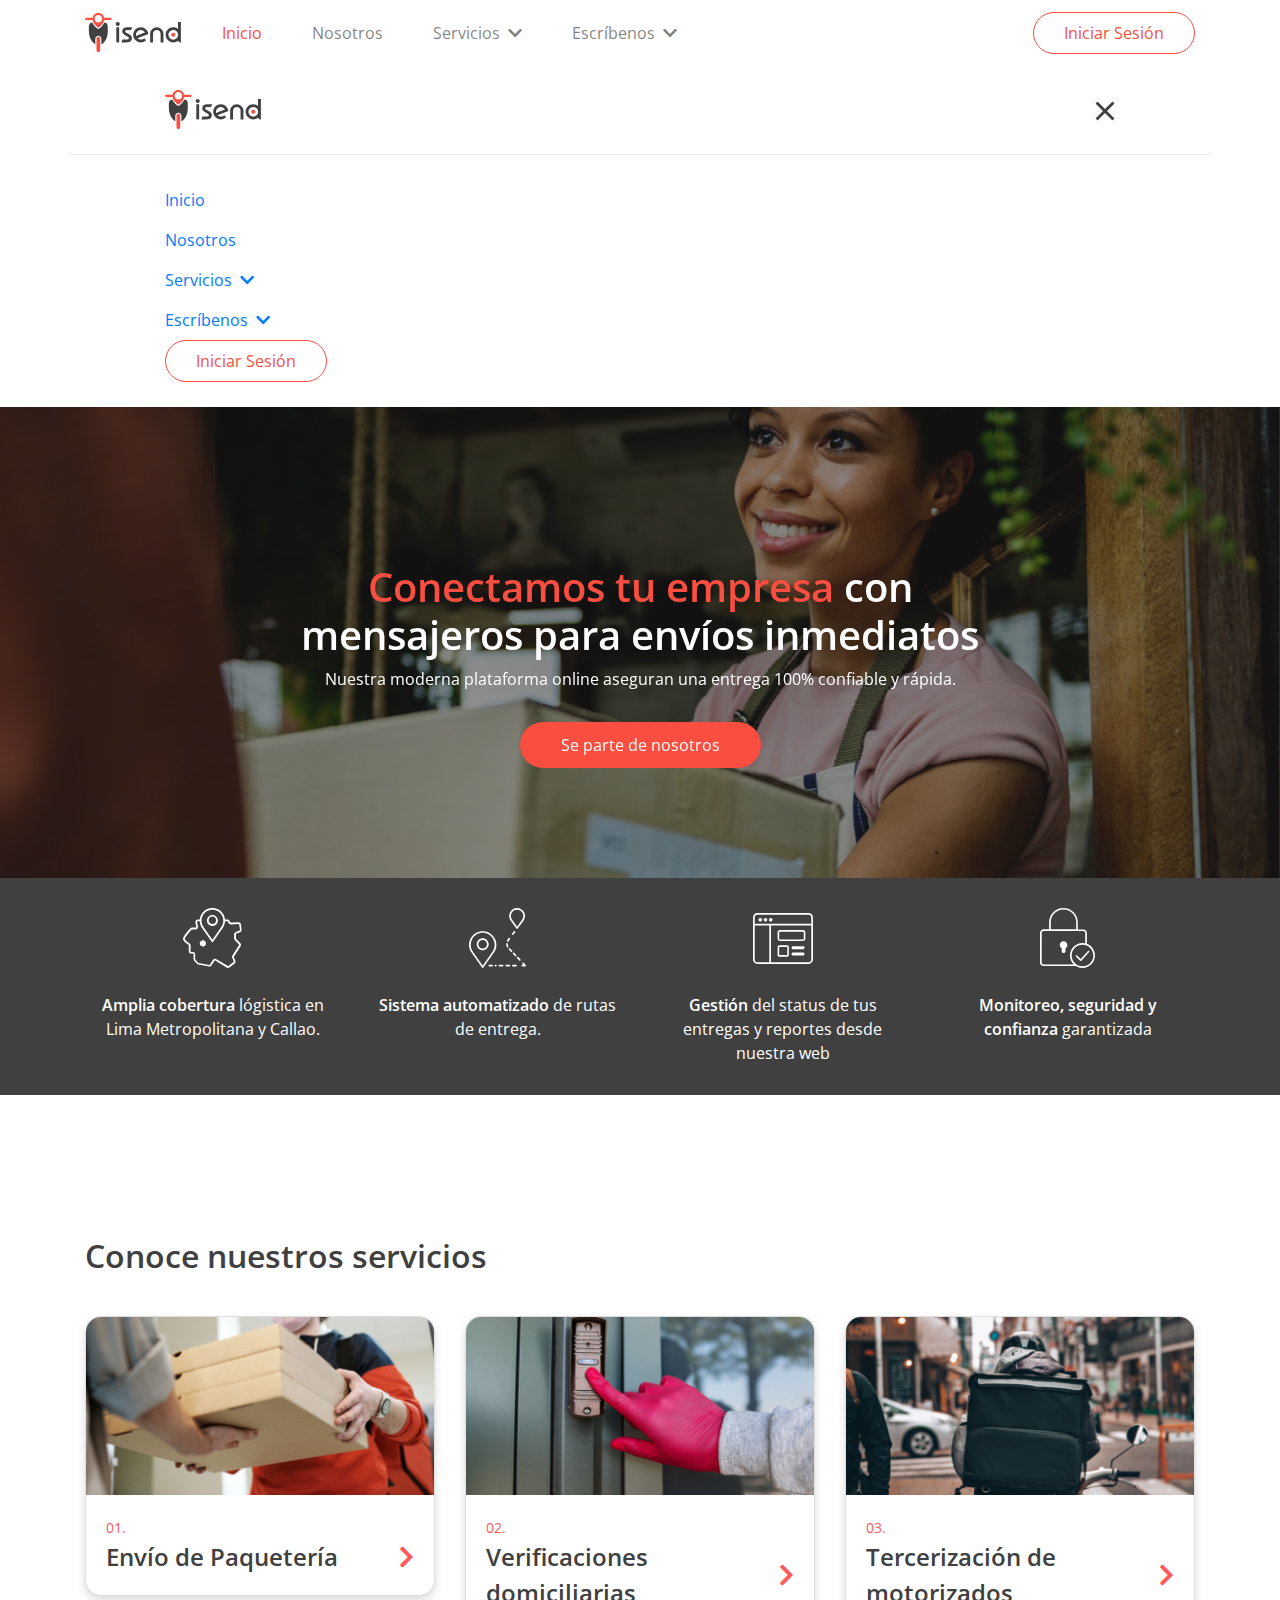
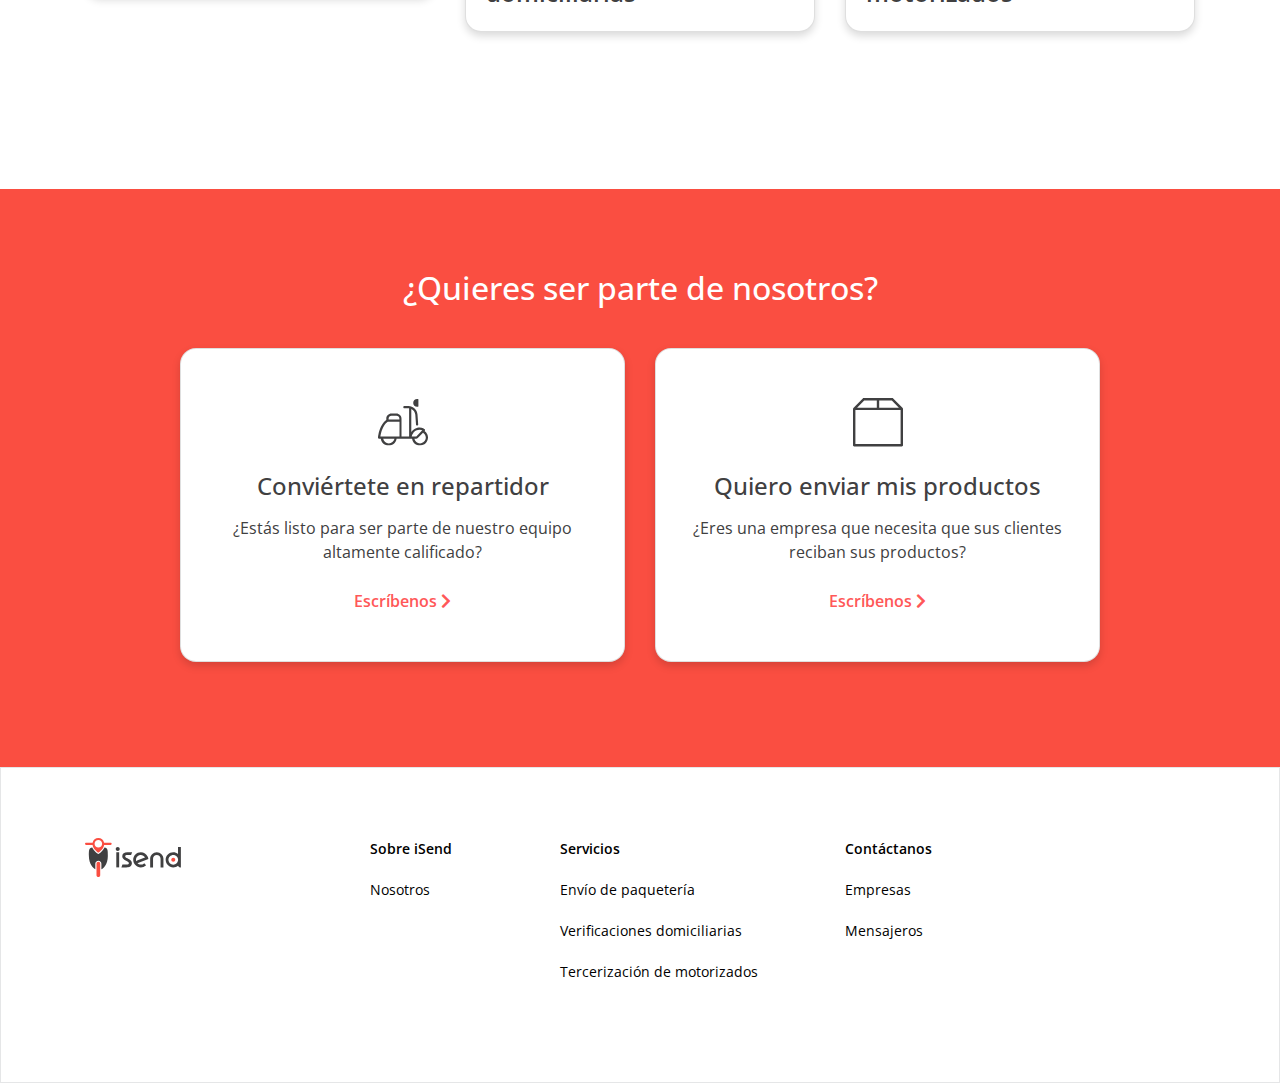
==== commit 85bbefd6: "Agregando menu de navegacion lateral izquierdo" ====
--- a/index.html
+++ b/index.html
@@ -77,6 +77,63 @@
       </nav>
     </section>
 
+    <section id="menuFloat">
+      <div class="contenedor">
+        <div class="container">
+          <div class="row b-b-1-E5E6E7">
+            <div class="col-10 offset-1 p-t-b-25">
+              <div class="row d-flex justify-content-between align-items-center">
+                <div class="col-8">
+                  <a href="./"><img src="./static/img/logo.svg" alt=""></a>
+                </div>
+                <div class="col-4 text-right">
+                  <img id="close" src="./static/img/close.png" alt="">
+                </div>
+              </div>
+            </div>
+          </div>
+          <div class="row">
+            <div class="col-10 offset-1 p-t-b-25">
+              <ul class="navbar-nav mr-auto">
+                <li class="nav-item active">
+                  <a class="nav-link" href="./">Inicio 
+                    <span class="sr-only">(current)</span>
+                  </a>
+                </li>
+                <li class="nav-item">
+                  <a class="nav-link" href="nosotros.html">Nosotros</a>
+                </li>
+                <li class="nav-item dropdown" id="floatServicios">
+                  <a class="nav-link dropdown-toggle" href="#" role="button" data-toggle="dropdown" aria-haspopup="true" aria-expanded="false">
+                    Servicios
+                  </a>
+                  <div class="dropdown-menu" aria-labelledby="navbarDropdown">
+                    <a class="dropdown-item" href="envio-paqueteria.html">Envio de paquetería</a>
+                    <a class="dropdown-item" href="verificaciones-domiciliarias.html">Verificaciones domiciliarias</a>
+                    <a class="dropdown-item" href="tercerizacion-de-motorizados.html">Tercerización de motorizados</a>
+                  </div>
+                </li>
+                <li class="nav-item dropdown" id="floatEscribenos">
+                  <a class="nav-link dropdown-toggle" href="#" role="button" data-toggle="dropdown" aria-haspopup="true" aria-expanded="false">
+                    Escríbenos
+                  </a>
+                  <div class="dropdown-menu" aria-labelledby="navbarDropdown">
+                    <a class="dropdown-item" href="contacto-motorizados.html">Mensajeros</a>
+                    <a class="dropdown-item" href="contacto-empresas.html">Empresas</a>
+                  </div>
+                </li>
+              </ul>
+              <form class="form-inline my-2 my-lg-0">
+                <button class="btn btn-outline-danger my-2 my-sm-0 btnIniciarSesion" type="submit">
+                  Iniciar Sesión
+                </button>
+              </form>
+            </div>
+          </div>
+        </div>
+      </div>
+    </section> 
+
     <section id="slider">
       <div id="carouselExampleSlidesOnly" class="carousel slide" data-ride="carousel">
         <div class="carousel-inner">
--- a/static/css/guest.css
+++ b/static/css/guest.css
@@ -6,7 +6,7 @@
   font-size: 16px;
   font-weight: 400;/* normal*/
 }
-a{ text-decoration: none !important; outline: none !important; }
+a, button{ text-decoration: none !important; outline: none !important; }
 /* BOOTSTRAP Customize */
 .btn-outline-danger{
   color: #FA4E41;
@@ -49,14 +49,16 @@
 #header ul li .dropdown-menu a{
   padding: 15px 30px;
 }
-#header ul li.dropdown > a:after{/* sin darle clic */
+#header ul li.dropdown > a:after,
+#menuFloat ul li.dropdown > a:after{/* sin darle clic */
   border: 0;
   content: "\f078";
   font-family: "Font Awesome 5 Free";
   font-weight: 900;
   vertical-align: 0;
 }
-#header ul li.dropdown.show > a:after{/* al darle clic */
+#header ul li.dropdown.show > a:after,
+#menuFloat ul li.dropdown.show > a:after{/* al darle clic */
   content: "\f077";
 }
 .btnIniciarSesion{
@@ -121,6 +123,7 @@
 .m-b-20{ margin-bottom: 20px; }
 .m-b-25{ margin-bottom: 25px; }
 .m-b-30{ margin-bottom: 30px; }
+.p-t-b-25{ padding: 25px 0; }
 .p-t-b-28{ padding: 28px 0; }
 .p-t-b-30{ padding: 30px 0; }
 .p-t-b-50{ padding: 50px 0; }
@@ -145,6 +148,7 @@
 /* border */
 .b-l-5-E5E6E7{ border-left: 5px solid #E5E6E7; }
 .b-l-5-FFFFFF{ border-left: 5px solid #FFFFFF; }
+.b-b-1-E5E6E7{ border-bottom: 1px solid #E5E6E7; }
 /* height */
 .h-250{ height: 250px; }
 .h-265{ height: 265px; }
@@ -234,6 +238,97 @@
   .p-t-b-142{ padding: 71px 0; }
   .p-t-b-150{ padding: 75px 0; }
   .p-b-150{ padding-bottom: 75px; }
+  .pageInicio .fs-24,
+  .pagePaqueteria #comoFunciona .fs-24,
+  .pageEmpresas #slider .card-title,
+  .pageMotorizados #slider .card-title{
+    font-size: 16px; 
+    font-weight: 600; 
+  }
+  #queOfrecemos img,
+  #partedeNosotros img,
+  #serviciosNosotros img{ 
+    height: 40px; 
+  }
+  #queOfrecemos p,
+  #partedeNosotros .card-description,
+  #atencionPersonalizada p{
+    font-size: 14px; 
+  }
+  /* header */
+  #header .navbar-collapse{ display: none; }
+  #menuFloat{
+    background: rgba(64, 64, 65, 0.6);
+    z-index: 15;
+    position: fixed;
+    top: 0;
+    left: 100%;
+    right: 0;
+    bottom: 0;    
+    transition: all 0.5s ease-in-out; 
+  }
+  #menuFloat.active{
+    left: 0%;
+  }
+
+  #menuFloat .contenedor{
+    background-color: white;
+    bottom: 0;
+    left: 0;
+    top: 0;
+    right: 0;
+    position: fixed;
+    margin-left: 100%;
+    width: 85%;
+    z-index: 15;
+    transition: all 0.5s ease-in-out; 
+  }
+  #menuFloat .contenedor.active{
+    margin-left: 15%;
+  }
+  #menuFloat ul li {
+    padding-bottom: 30px;
+  }
+  #menuFloat ul li > a{
+    color: #404041;
+    font-weight: 600;
+    font-size: 24px;
+    padding: 0;
+  }
+  #menuFloat ul li .dropdown-menu{
+    border: 0;
+    margin: 0;
+    padding: 0;
+    top: 35px !important;
+    transform: translate3d(0px, 18px, 0px) !important;
+  }
+  #menuFloat ul li.dropdown > a:after{
+    float: right;
+  }
+  #menuFloat ul li.dropdown{
+    height: 66px;
+    transition: height 1s ease-out;
+  }
+  #menuFloat ul li.dropdown.show{
+    overflow: hidden;
+  }
+  #menuFloat ul li#floatServicios.show{
+    height: 205px;
+  }
+  #menuFloat ul li#floatEscribenos.show{
+    height: 155px;
+  }
+  #menuFloat ul li .dropdown-menu a{
+    color: #686868;
+    font-size: 16px;
+    padding: 0 0 25px 0;
+  }
+  #menuFloat ul li .dropdown-menu a:last-child{
+    padding: 0;
+  }
+  #menuFloat .btnIniciarSesion{
+    width: 100%;
+  }
   /* inicio */
   .card-servicios-home .mq{
     align-items: center;
@@ -248,26 +343,11 @@
     padding-left: 10px;
     width: 100%;
   }
-  .pageInicio .fs-24,
-  .pagePaqueteria #comoFunciona .fs-24{
-    font-size: 16px; 
-    font-weight: 600; 
-  }
   .pageInicio #slider .mq{ 
     padding:0; 
     margin-top: -145px; 
     left: 10%;
     right: 10%;
-  }
-  #queOfrecemos img,
-  #partedeNosotros img,
-  #serviciosNosotros img{ 
-    height: 40px; 
-  }
-  #queOfrecemos p,
-  #partedeNosotros .card-description,
-  #atencionPersonalizada p{
-    font-size: 14px; 
   }
   /* paqueteria */
   #atencionPersonalizada p{ font-weight: 300; }
@@ -312,24 +392,58 @@
   .pageNosotros #sliderComprometidos .mq .h-265{
     height: 240px;
   }
-
-}
-
-
-
-
-
-
-
-
-
-
-
-
-
-
-
-
-
-
-
+  /* empresa y motorizados*/
+  .pageEmpresas .SliderSombra,
+  .pageMotorizados .SliderSombra{ 
+    display: none; 
+  }
+  .pageEmpresas .SliderForm,
+  .pageMotorizados .SliderForm{
+    position: relative;
+    margin: 0 15px;
+    left: 0;
+    right: 0;
+    top: 0;
+    bottom: 0;
+  }
+  .pageEmpresas .title,
+  .pageMotorizados .title{ 
+    color: #FA4E41; 
+    font-size: 32px;
+    margin-bottom: 50px;
+  }
+  .pageEmpresas .card,
+  .pageMotorizados .card{ 
+    border: 0;
+    padding: 0;
+  }
+  .pageEmpresas .card-title,
+  .pageMotorizados .card-title{ 
+    text-align: left;
+    padding-bottom: 25px;
+  }
+  .pageEmpresas .card-body,
+  .pageMotorizados .card-body{ 
+    padding: 0;
+    height: auto;
+  }
+}
+
+
+
+
+
+
+
+
+
+
+
+
+
+
+
+
+
+
+
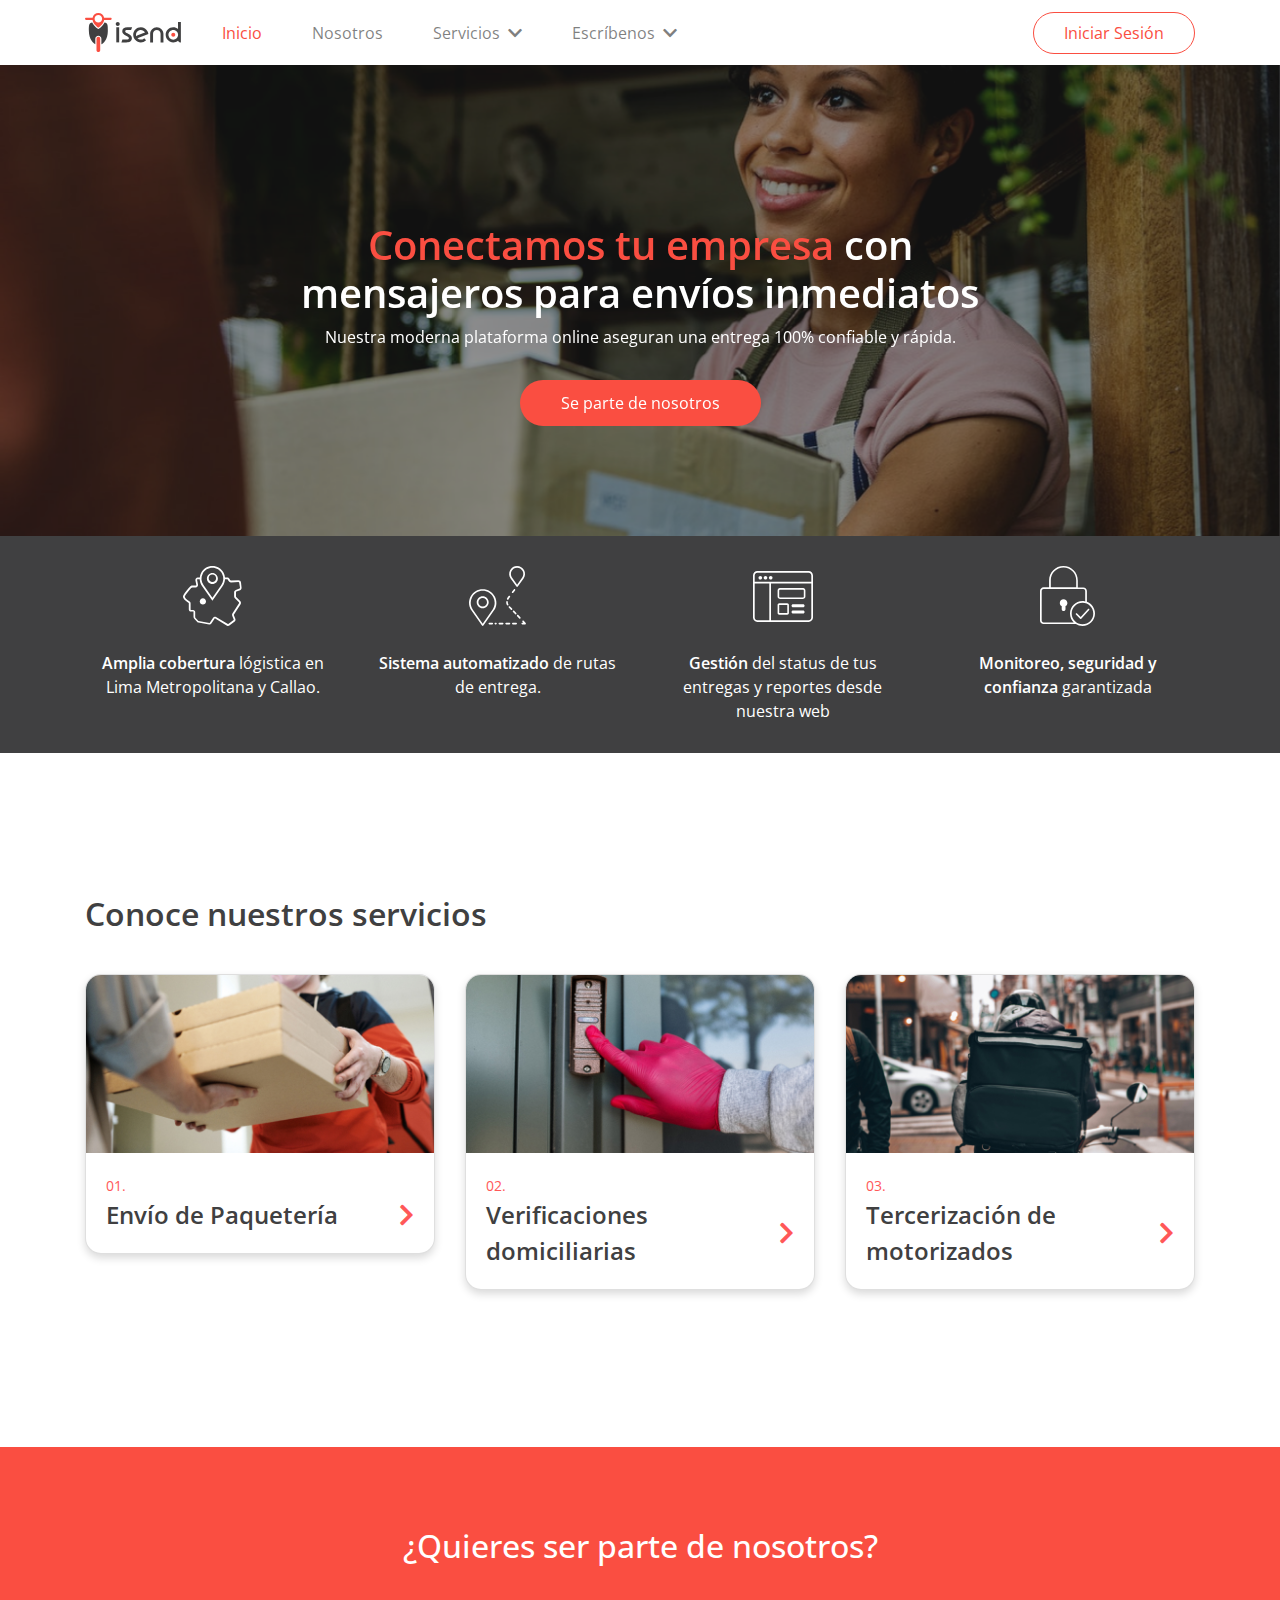
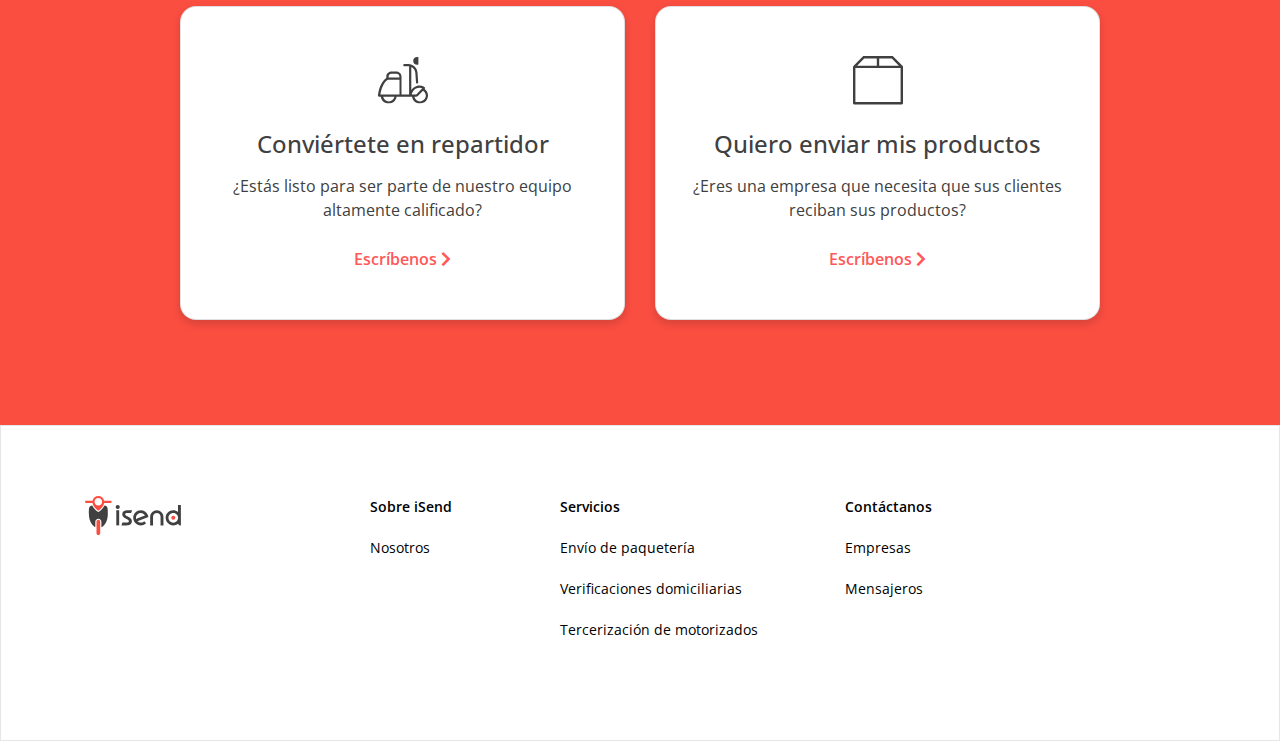
==== commit 9971066d: "arreglando menu flotante" ====
--- a/index.html
+++ b/index.html
@@ -77,7 +77,7 @@
       </nav>
     </section>
 
-    <section id="menuFloat">
+    <section id="menuFloat" class="d-none">
       <div class="contenedor">
         <div class="container">
           <div class="row b-b-1-E5E6E7">
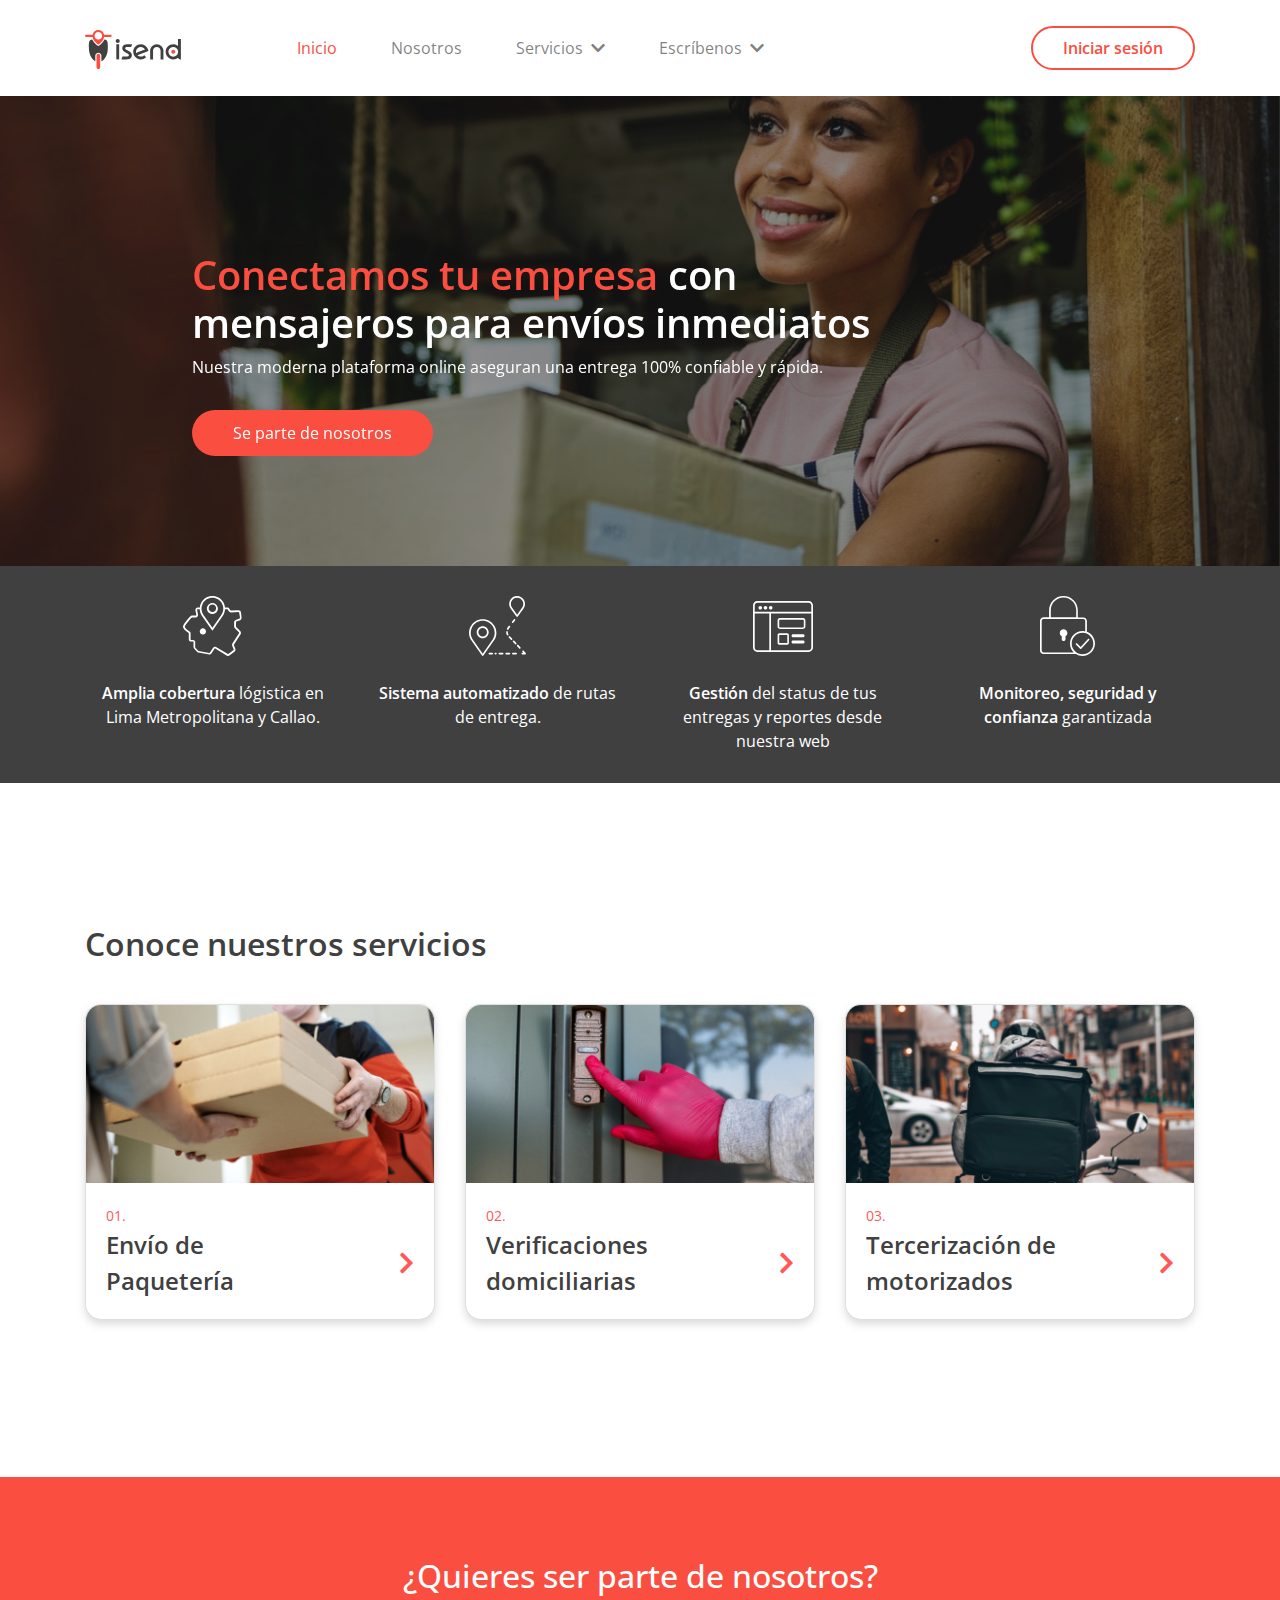
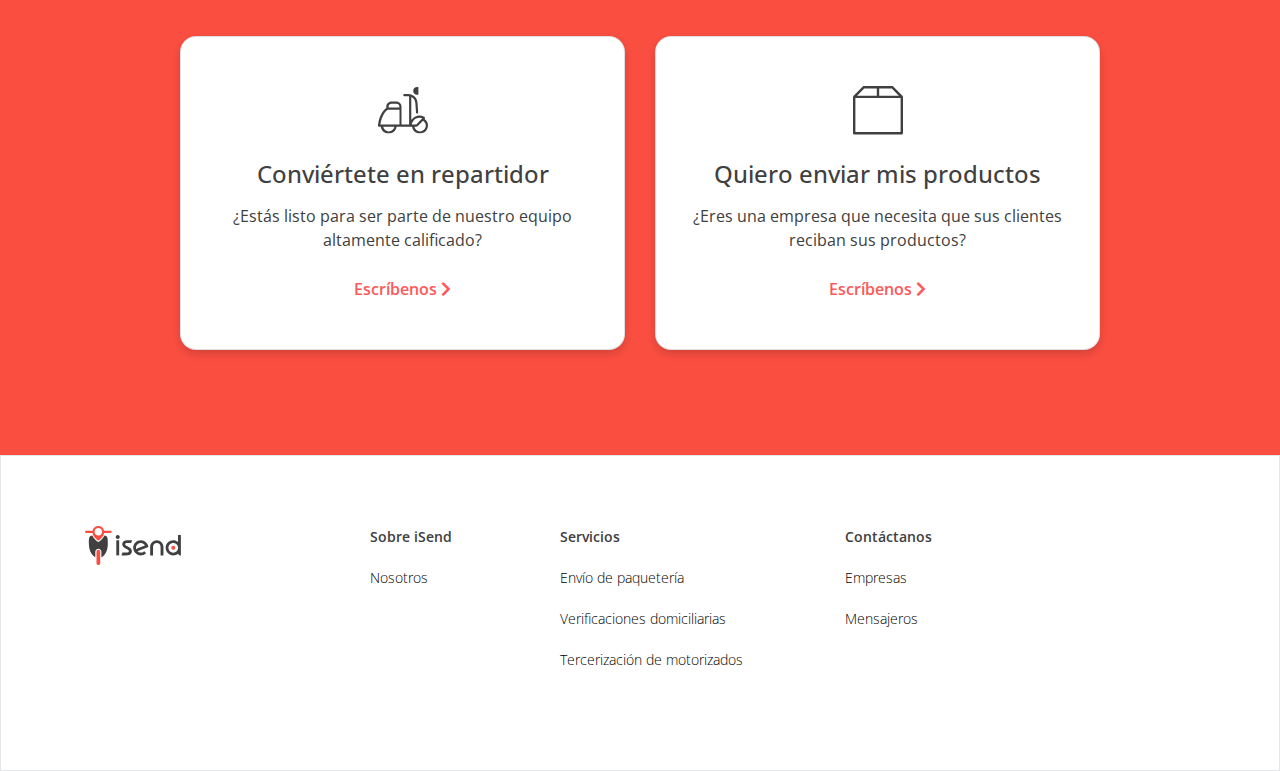
==== commit 5d5125b8: "Agrengando inicio de login de backoffice" ====
--- a/index.html
+++ b/index.html
@@ -29,7 +29,7 @@
 
     <!-- PAGINA INICIO -->
     <section id="header">
-      <nav class="navbar navbar-expand-lg navbar-light">
+      <nav class="navbar navbar-expand-lg navbar-light fixed-top bc-white">
         <div class="container">
           <a class="navbar-brand" href="./">
             <img src="./static/img/logo.svg" alt="" class="img-responsive">
@@ -37,7 +37,7 @@
           <button class="navbar-toggler" type="button" data-toggle="collapse" data-target="#navbarSupportedContent" aria-controls="navbarSupportedContent" aria-expanded="false" aria-label="Toggle navigation">
             <span class="navbar-toggler-icon"></span>
           </button>
-          <div class="collapse navbar-collapse" id="navbarSupportedContent">
+          <div class="collapse navbar-collapse d-lg-block d-md-none" id="navbarSupportedContent">
             <ul class="navbar-nav mr-auto">
               <li class="nav-item active">
                 <a class="nav-link" href="./">Inicio 
@@ -68,9 +68,9 @@
               </li>
             </ul>
             <form class="form-inline my-2 my-lg-0">
-              <button class="btn btn-outline-danger my-2 my-sm-0 btnIniciarSesion" type="submit">
-                Iniciar Sesión
-              </button>
+              <a href="backoffice-login.html" class="btn btn-outline-danger my-2 my-sm-0 btnIniciarSesion" type="submit">
+                Iniciar sesión
+              </a>
             </form>
           </div>
         </div>
@@ -123,14 +123,14 @@
                   </div>
                 </li>
               </ul>
-              <form class="form-inline my-2 my-lg-0">
-                <button class="btn btn-outline-danger my-2 my-sm-0 btnIniciarSesion" type="submit">
-                  Iniciar Sesión
-                </button>
-              </form>
-            </div>
-          </div>
-        </div>
+            </div>
+          </div>
+        </div>        
+        <form class="btnIniciarFloat form-inline my-2 my-lg-0">
+          <button class="btn btn-outline-danger my-2 my-sm-0 btnIniciarSesion" type="submit">
+            Iniciar sesión
+          </button>
+        </form>
       </div>
     </section> 
 
@@ -199,7 +199,9 @@
               <img src="./static/img/envio-paqueteria.jpg" class="card-img-top d-none d-md-block" alt="...">
               <div class="card-body fw-600 mq">
                 <small class="fs-14 fc-FF5858">01.</small>
-                <p class="card-text fs-24 fc-404041">Envío de Paquetería
+                <p class="card-text fs-24 fc-404041">
+                  <span class="d-none d-sm-block">Envío de <br>Paquetería</span>
+                  <span class="d-sm-none">Envío de Paquetería</span>
                   <span>
                     <i class="fas fa-chevron-right fc-FF5858"></i>
                   </span>
@@ -217,7 +219,8 @@
               <img src="./static/img/verificaciones-domiciliarias.jpg" class="card-img-top d-none d-md-block" alt="...">
               <div class="card-body fw-600 mq">
                 <small class="fs-14 fc-FF5858">02.</small>
-                <p class="card-text fs-24 fc-404041">Verificaciones domiciliarias
+                <p class="card-text fs-24 fc-404041">
+                  <span>Verificaciones domiciliarias</span>
                   <span>
                     <i class="fas fa-chevron-right fc-FF5858"></i>
                   </span>
@@ -235,7 +238,8 @@
               <img src="./static/img/tercerizacion-motorizados.jpg" class="card-img-top d-none d-md-block" alt="...">
               <div class="card-body fw-600 mq">
                 <small class="fs-14 fc-FF5858">03.</small>
-                <p class="card-text fs-24 fc-404041">Tercerización de motorizados
+                <p class="card-text fs-24 fc-404041">
+                  <span>Tercerización de motorizados</span>
                   <span>
                     <i class="fas fa-chevron-right fc-FF5858"></i>
                   </span>
@@ -304,13 +308,13 @@
           </div>
           <div class="col-12 m-b-30 col-md-2">
             <ul>
-              <li class="active"><a href="#">Sobre iSend</a></li>
+              <li class="active">Sobre iSend</li>
               <li><a href="nosotros.html">Nosotros</a></li>
             </ul>
           </div>
           <div class="col-12 m-b-30 col-md-3">
             <ul>
-              <li class="active"><a href="#">Servicios</a></li>
+              <li class="active">Servicios</li>
               <li><a href="envio-paqueteria.html">Envío de paquetería</a></li>
               <li><a href="verificaciones-domiciliarias.html">Verificaciones domiciliarias</a></li>
               <li><a href="tercerizacion-de-motorizados.html">Tercerización de motorizados</a></li>
@@ -318,7 +322,7 @@
           </div>
           <div class="col-12 m-b-30 col-md-3">
             <ul>
-              <li class="active"><a href="#">Contáctanos</a></li>
+              <li class="active">Contáctanos</li>
               <li><a href="contacto-empresas.html">Empresas</a></li>
               <li><a href="contacto-motorizados.html">Mensajeros</a></li>
             </ul>
--- a/static/css/guest.css
+++ b/static/css/guest.css
@@ -7,6 +7,7 @@
   font-weight: 400;/* normal*/
 }
 a, button{ text-decoration: none !important; outline: none !important; }
+.o-f-c{ object-fit: cover; }
 /* BOOTSTRAP Customize */
 .btn-outline-danger{
   color: #FA4E41;
@@ -28,12 +29,15 @@
   background-color: #FF5858;
 }
 /* navegacion */
-#slider .mq,
-#sliderComprometidos .mq{ 
-  text-align: center !important; 
-}
-#header ul li a{
-  padding: 0 25px;
+#header{
+  background-color: #fff;
+  height: 95px;
+  z-index: 9;
+  line-height: 70px;
+}
+#header ul.navbar-nav{ padding-left: 100px; }
+#header ul li > a{
+  padding: 0 54px 0 0;
 }
 #header ul li:hover > a,
 #header ul li.active > a,
@@ -44,10 +48,17 @@
   /*font-weight: 600;*/
 } 
 #header ul li .dropdown-menu{
-  padding: 15px 0!important;
+  padding: 63px 0 0 0 !important;
+  border: 0;
+  border-radius: 0;
+  margin-left:-60px;
+  margin-top: -25px;
+  overflow: hidden;
 }
 #header ul li .dropdown-menu a{
-  padding: 15px 30px;
+  padding: 0 60px;
+  padding-bottom: 30px;
+  line-height: initial;
 }
 #header ul li.dropdown > a:after,
 #menuFloat ul li.dropdown > a:after{/* sin darle clic */
@@ -64,6 +75,8 @@
 .btnIniciarSesion{
   border-radius: 25px;
   padding: 8px 30px;
+  font-weight: 600;
+  border: 2px solid #FA4E41;
 }
 .SliderSombra{
   background: url(../img/slider-sombra.png) no-repeat;
@@ -146,6 +159,10 @@
 .p-t-0{ padding-top: 0; }
 .p-t-30{ padding-top: 30px; }
 /* border */
+.br-0{ border-radius: 0; }
+.b-0{ border: 0; }
+.b-r-0{ border-right: 0; }
+.b-l-0{ border-left: 0; }
 .b-l-5-E5E6E7{ border-left: 5px solid #E5E6E7; }
 .b-l-5-FFFFFF{ border-left: 5px solid #FFFFFF; }
 .b-b-1-E5E6E7{ border-bottom: 1px solid #E5E6E7; }
@@ -179,16 +196,12 @@
   list-style: none; 
   font-size: 14px; 
   padding-bottom: 20px;
+  font-weight: 600;
 }
 #footer ul li:last-child{ 
   padding-bottom: 0;
 }
-#footer ul li a{ color: #000;}
-#footer ul li.active a,
-#footer ul li a:active,
-#footer ul li a:hover{ 
-  font-weight: 600;
-}
+#footer ul li a{ color: #000; font-weight: 300; }
 /* como funciona */
 .fa-btn-gris:after,
 .fa-btn-warning:after,
@@ -231,6 +244,32 @@
   justify-content: center;
   height: 380px;
 }
+/* backoffice */
+.wrapper-page{
+  justify-content: center;
+  display: flex;
+  height: 100vh;
+  flex-direction: column;
+  margin: 0 auto;
+}
+.pageInicioSesion .fondo{
+  background-color: yellow;
+}
+.pageInicioSesion .fondo p{
+  position: absolute;
+  bottom: 0;
+}
+.
+/*.pageInicioSesion{
+  height: 100vh;
+  width: 100vh;
+}
+#inicioSesion p{
+  position: absolute;
+  bottom: 0;
+  left: 15%;
+  right: 15%;
+}*/
 /* media querie */
 @media (max-width: 414px){
   .fs-32{ font-size: 24px; }
@@ -256,10 +295,23 @@
     font-size: 14px; 
   }
   /* header */
+  #slider .mq,
+  #sliderComprometidos .mq{ 
+    text-align: center !important; 
+  }
   #header .navbar-collapse{ display: none; }
+  .btnIniciarFloat{
+    position: absolute;
+    left: 0;
+    right: 0;
+    bottom: 40px;
+    width: 100%;
+    margin: 0;
+    padding: 0 15px;
+  }
   #menuFloat{
     background: rgba(64, 64, 65, 0.6);
-    z-index: 15;
+    z-index: 9999;
     position: fixed;
     top: 0;
     left: 100%;
@@ -270,7 +322,6 @@
   #menuFloat.active{
     left: 0%;
   }
-
   #menuFloat .contenedor{
     background-color: white;
     bottom: 0;
@@ -427,23 +478,4 @@
     padding: 0;
     height: auto;
   }
-}
-
-
-
-
-
-
-
-
-
-
-
-
-
-
-
-
-
-
-
+}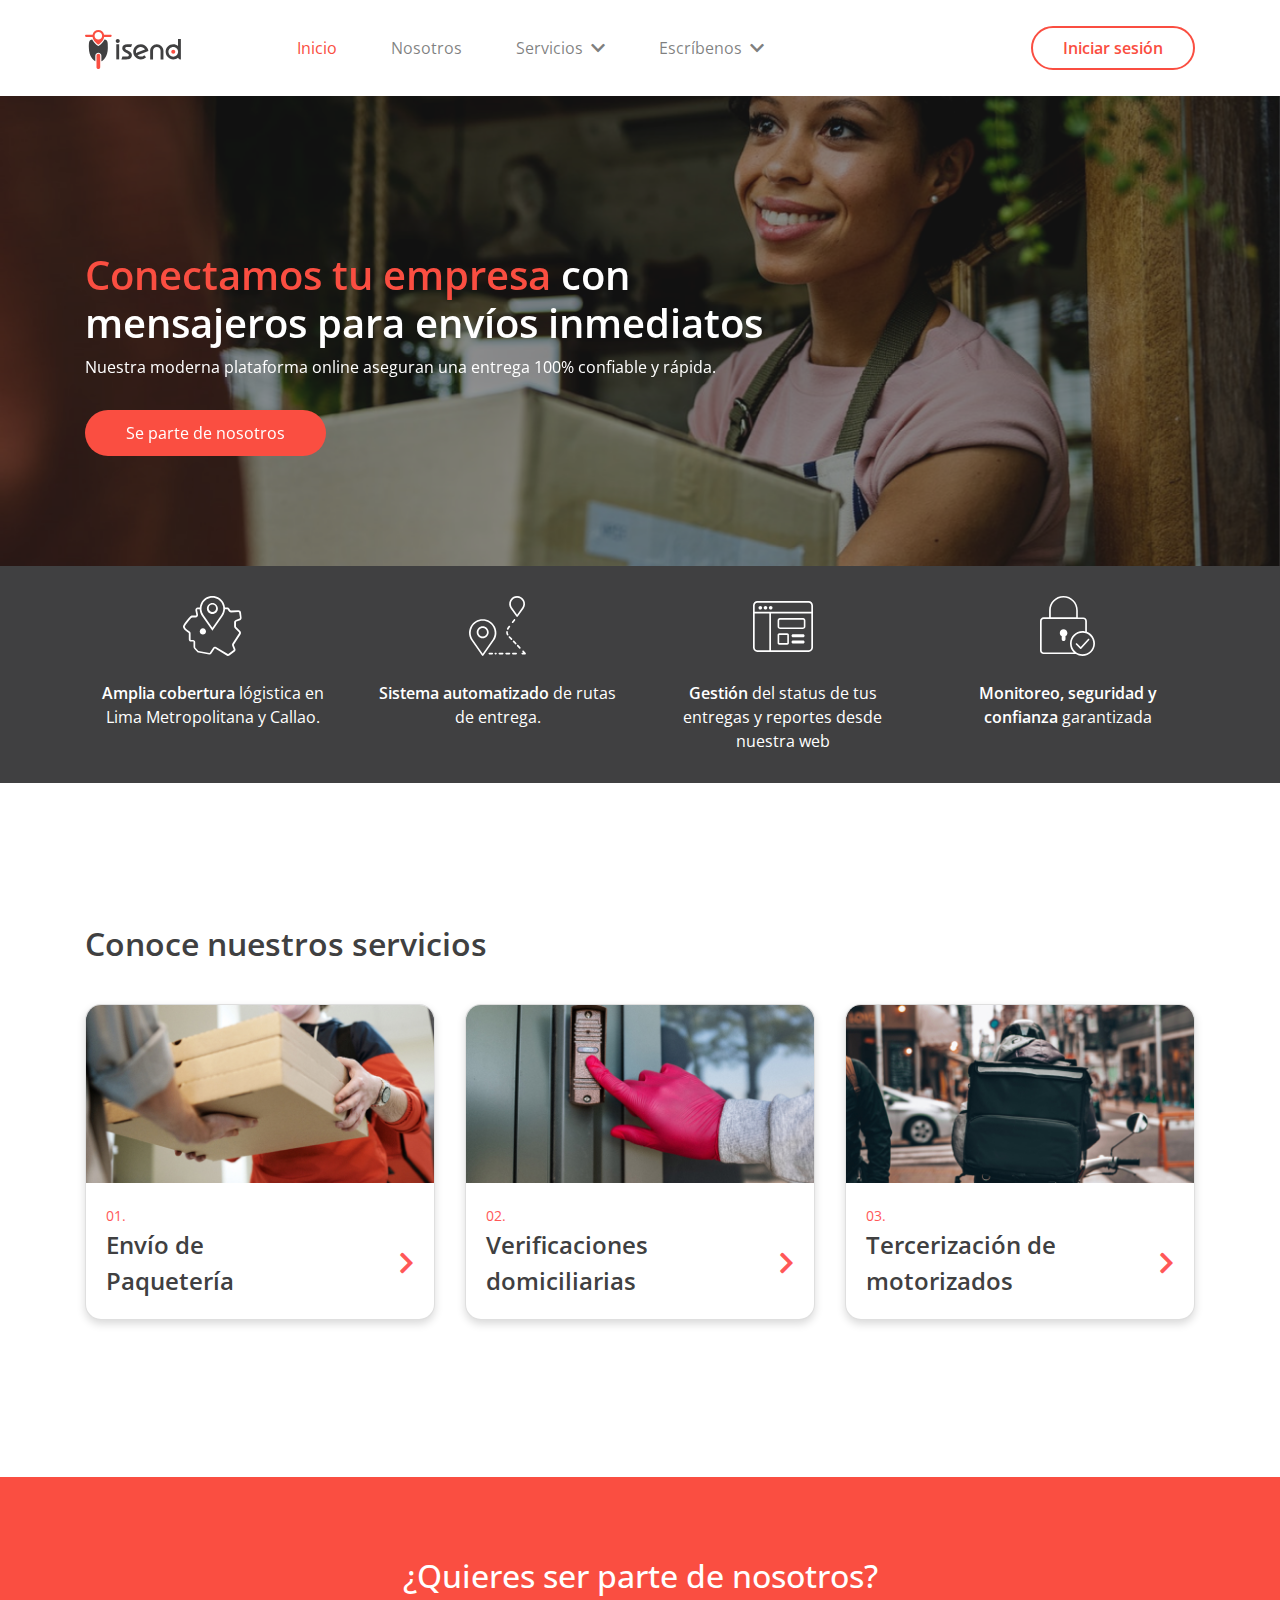
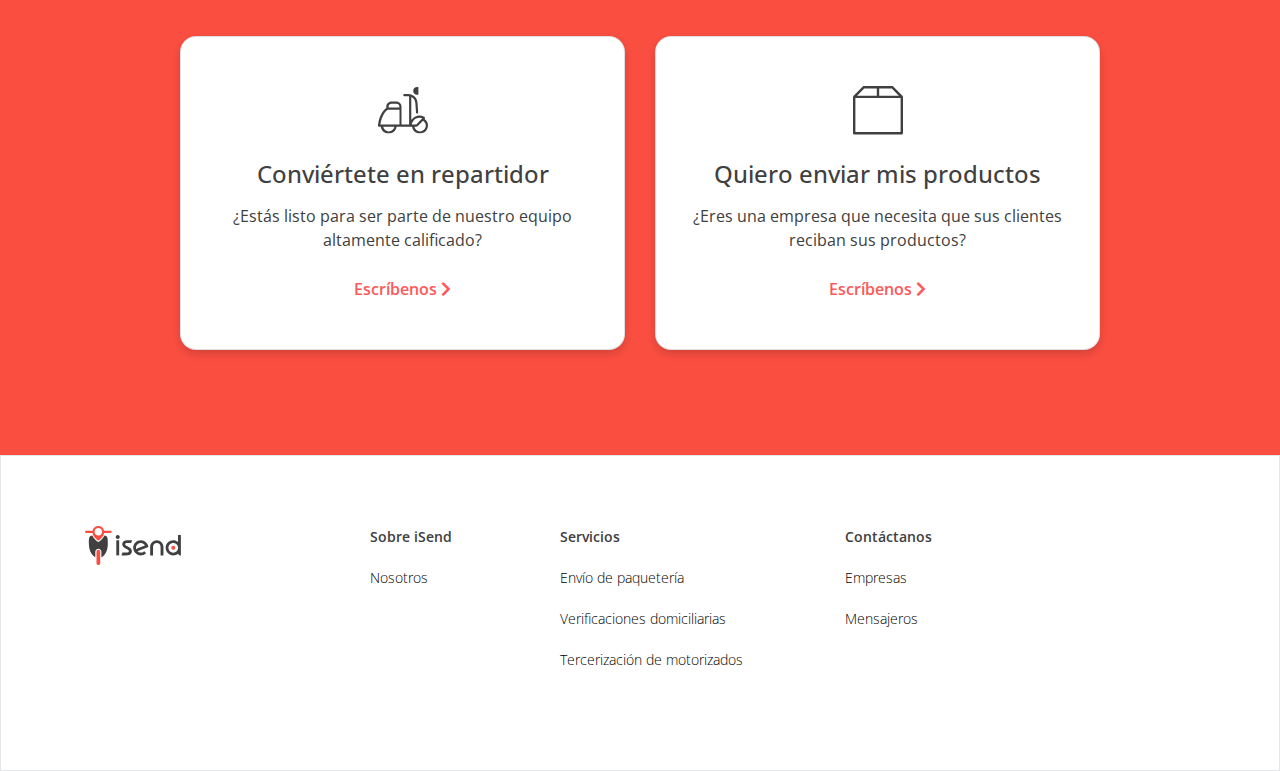
==== commit f0e470f8: "Arreglando imagenes y formularios con container" ====
--- a/index.html
+++ b/index.html
@@ -138,7 +138,7 @@
       <div id="carouselExampleSlidesOnly" class="carousel slide" data-ride="carousel">
         <div class="carousel-inner">
           <div class="SliderSombra"></div>
-          <div class="carousel-item active">
+          <div class="carousel-item active d-flex align-items-center">
             <!-- <img src="./static/img/slider1.png" class="d-none d-sm-block w-100" alt="...">
             <img src="./static/img/mobile/slider1.jpg" class="d-sm-none w-100" alt="..."> -->
             <picture>
@@ -146,11 +146,17 @@
               <img src="./static/img/slider1.png" class="w-100">
             </picture>
             <div class="text-left carousel-caption SliderDescripcion mq">
-              <h5 class="fw-600 fs-40"><span class="fc-FA4E41">Conectamos tu empresa</span> con <br>mensajeros para envíos inmediatos</h5>
-              <p>Nuestra moderna plataforma online aseguran una entrega 100% confiable y rápida.</p>
-              <a href="#" class="btn btn-slider">
-                Se parte de nosotros
-              </a>
+              <div class="container">
+                <div class="row">
+                  <div class="col-12">
+                    <h5 class="fw-600 fs-40"><span class="fc-FA4E41">Conectamos tu empresa</span> con <br>mensajeros para envíos inmediatos</h5>
+                    <p>Nuestra moderna plataforma online aseguran una entrega 100% confiable y rápida.</p>
+                    <a href="#" class="btn btn-slider">
+                      Se parte de nosotros
+                    </a>
+                  </div>
+                </div>
+              </div>
             </div>
           </div>
         </div>
--- a/static/css/guest.css
+++ b/static/css/guest.css
@@ -6,8 +6,18 @@
   font-size: 16px;
   font-weight: 400;/* normal*/
 }
-a, button{ text-decoration: none !important; outline: none !important; }
+picture{ width: 100%; }
+a, button,
+a:focus, button:focus{ 
+  text-decoration: none !important; 
+  outline: none !important; 
+}
 .o-f-c{ object-fit: cover; }
+.inside-icon{
+  position: absolute;
+  right: 25px;
+  top: 7px;
+}
 /* BOOTSTRAP Customize */
 .btn-outline-danger{
   color: #FA4E41;
@@ -78,6 +88,10 @@
   font-weight: 600;
   border: 2px solid #FA4E41;
 }
+#slider .carousel-caption{
+  left: 0;
+  right: 0;
+}
 .SliderSombra{
   background: url(../img/slider-sombra.png) no-repeat;
   background-size: cover;
@@ -92,11 +106,11 @@
   top: 50%;
   margin-top: -100px;
 }
-.SliderForm{
+/* .SliderForm{
   bottom: 0;
   margin-top: -210px;
   padding: 0;
-}
+} */
 .btn-slider{
   background-color: #FA4E41 !important;
   border-radius: 25px;
@@ -104,18 +118,30 @@
   margin-top: 15px;
   padding: 10px 40px;
 }
+/* validation */
+.form-control.is-invalid, .was-validated .form-control:invalid{
+  background-image: none;
+}
 /* background */
-.bc-white{ background-color: #fff; }
+.bc-white{ background-color: #FFFFFF; }
+.bc-verde{ background-color: #6EC37C; }
+.bc-amarillo{ background-color: #FFAE35; }
+.bc-rojo{ background-color: #E23219; }
 .bc-FA4E41{ background-color: #FA4E41; }
 .bc-FF5858{ background-color: #FF5858; }
 .bc-404041{ background-color: #404041; }
+.bc-F2F2F2{ background-color: #F2F2F2; }
+.bc-686868{ background-color: #686868; }
+.bc-E6E6E6{ background-color: #E6E6E6; }
 /* colores */
+.fc-FA4E41i{ color: #FA4E41 !important; }
 .fc-FA4E41{ color: #FA4E41; }
 .fc-FF5858{ color: #FF5858; }
 .fc-404041{ color: #404041; }
 .fc-58595B{ color: #58595B; }
 .fc-000000{ color: #000000; }
 .fc-2D2D2D{ color: #2D2D2D; }
+.fc-A6A6A6{ color: #A6A6A6; }
 /* weight */
 .fw-100{ font-weight: 100; }
 .fw-300{ font-weight: 300; }
@@ -126,6 +152,7 @@
 .fw-800{ font-weight: 800; }
 .fw-900{ font-weight: 900; }
 /* size */
+.fs-12{ font-size: 12px; }
 .fs-14{ font-size: 14px; }
 .fs-24{ font-size: 24px; }
 .fs-32{ font-size: 32px; }
@@ -136,18 +163,22 @@
 .m-b-20{ margin-bottom: 20px; }
 .m-b-25{ margin-bottom: 25px; }
 .m-b-30{ margin-bottom: 30px; }
+.m-l-20{ margin-left: 20px; }
 .p-t-b-25{ padding: 25px 0; }
 .p-t-b-28{ padding: 28px 0; }
 .p-t-b-30{ padding: 30px 0; }
 .p-t-b-50{ padding: 50px 0; }
 .p-t-b-70{ padding: 70px 0; }
 .p-t-b-80{ padding: 80px 0; }
+.p-t-b-100{ padding: 100px 0; }
 .p-t-b-142{ padding: 142px 0; }
 .p-t-b-150{ padding: 150px 0; }
 .p-20{ padding: 20px; }
+.p-30{ padding: 30px; }
 .p-l-0{ padding-left: 0px; }
 .p-l-50{ padding-left: 50px; }
 .p-r-0{ padding-right: 0px; }
+.p-r-50{ padding-right: 50px; }
 .p-b-0{ padding-bottom: 0; }
 .p-b-15{ padding-bottom: 15px; }
 .p-b-30{ padding-bottom: 30px; }
@@ -158,18 +189,49 @@
 .p-b-150{ padding-bottom: 150px; }
 .p-t-0{ padding-top: 0; }
 .p-t-30{ padding-top: 30px; }
+.p-t-50{ padding-top: 50px; }
+.p-t-70{ padding-top: 70px; }
 /* border */
 .br-0{ border-radius: 0; }
 .b-0{ border: 0; }
+.b-r-1-E5E6E7{ border-right: 1px solid #E5E6E7; }
+.b-r-1-FFFFFF{ border-right: 1px solid #FFFFFF; }
 .b-r-0{ border-right: 0; }
 .b-l-0{ border-left: 0; }
+.b-l-1-FFFFFF{ border-left: 1px solid #FFFFFF; }
 .b-l-5-E5E6E7{ border-left: 5px solid #E5E6E7; }
 .b-l-5-FFFFFF{ border-left: 5px solid #FFFFFF; }
 .b-b-1-E5E6E7{ border-bottom: 1px solid #E5E6E7; }
-/* height */
+/* height y width */
 .h-250{ height: 250px; }
 .h-265{ height: 265px; }
 .h-420{ height: 420px; }
+.h-480{ height: 480px; }
+.w-125{ width: 125px; }
+/* table */
+.table-estadistica thead th{
+  color: #404041;
+  font-weight: 600;
+}
+.pagination li.disabled a{
+  color: #C4C4C4 !important;
+}
+.pagination li a{
+  border: 0;
+  border-radius: 50%;
+  box-shadow: none;
+  color: #404041 !important;
+  font-weight: 600;
+  font-size: 14px;
+}
+.pagination li.active a{
+  background-color: #C4C4C4 !important;
+  color: white !important;
+}
+.pagination li.previous a,
+.pagination li.next a{
+  border-radius: 25px !important;
+}
 /* inicio */
 /* servicios */
 .card-sombra{
@@ -224,6 +286,7 @@
   border: 6px solid #6EC37C;
 }
 /* servicios motorizado */
+.bottom-initial{ bottom: initial; }
 #servicios-motorizado .card-body{
   padding: 30px 1.25rem;
 }
@@ -253,23 +316,150 @@
   margin: 0 auto;
 }
 .pageInicioSesion .fondo{
-  background-color: yellow;
+  background: url("../img/backoffice/fondo.jpg");
+  background-repeat: no-repeat;
+  background-size: cover;
+  background-position: top;
+  position: relative;
+  z-index: 1;
+  height: 100vh;
+}
+.pageInicioSesion .fondo:before{
+  content: "";
+  display: block;
+  position: absolute;
+  z-index: -1;
+  width: 100%;
+  height: 100%;
+  top: 0;
+  left: 0;
+  background:  rgba(34, 34, 34, 0.5);
 }
 .pageInicioSesion .fondo p{
-  position: absolute;
-  bottom: 0;
-}
-.
-/*.pageInicioSesion{
-  height: 100vh;
-  width: 100vh;
-}
-#inicioSesion p{
   position: absolute;
   bottom: 0;
   left: 15%;
   right: 15%;
-}*/
+  bottom: 15%;
+}
+.btn-estado{
+  border-radius: 25px;
+  padding: 5px;
+}
+.table-estadistica td{
+  color: #404041;
+  vertical-align: middle;
+}
+.btn-accion-underline{
+  text-decoration: underline !important;
+  color: #4475E4 !important;
+}
+.btn-content-acciones{
+  background-color: #E6E6E6;
+  border-radius: 25px;
+}
+.btn-acciones{
+  color: #C4C4C4 !important;
+  position: relative;
+  height: 43px;
+  width: 43px;
+  line-height: 43px;
+  display: inline-block;
+}
+.btn-acciones span{
+  border-radius: 50%;
+  color: white;
+  background-color: #FA4E41;
+  font-size: 10px;
+  font-weight: 600;
+  width: 20px;
+  height: 20px;   
+  line-height: initial; 
+  display: block;
+  position: absolute;
+  bottom: 0;
+  right: 0;
+  display: flex;
+  align-items: center;
+  justify-content: center;
+}
+.btn-acciones i{
+  font-size: 18px;
+}
+.btn-acciones:first-child i{ margin-left:  7px; }
+.btn-acciones:last-child i{margin-left: -7px;}
+.btn-acciones:hover,
+.btn-acciones.active{
+  color: #404041 !important;
+}
+/* modales */
+.modal-title,
+.modal-body h5,
+.modal-body form label{
+  font-weight: 600;
+}
+.modal-content{
+  border-radius: 15px;
+}
+.modal-header{
+  padding-left: 66px;
+  padding-right: 66px;
+}
+.modal-title{
+  color: #FA4E41;
+  font-size: 32px;
+}
+.modal-body h5{
+  color: #404041;
+  font-size: 24px;
+  padding-left: 50px;
+}
+.modal-body form label{
+  color: #686868;
+}
+#modalGaleria .carousel{
+  padding: 80px;
+}
+#modalGaleria .modal-header{
+  position: absolute;
+  border: 0;
+  top: 0;
+  right: 0;
+  z-index: 1;
+  padding-top: 30px;
+  padding-right: 30px;
+}
+#modalGaleria .carousel-control-prev .carousel-control-prev-icon,
+#modalGaleria .carousel-control-next .carousel-control-next-icon{
+  width: 48px;
+  height: 48px;
+}
+#modalGaleria .carousel-control-prev{
+  left: -20px;
+}
+#modalGaleria .carousel-control-prev .carousel-control-prev-icon{
+  background-image: url("../img/backoffice/previous.png");
+}
+#modalGaleria .carousel-control-next{
+  right: -20px;
+}
+#modalGaleria .carousel-control-next .carousel-control-next-icon{
+  background-image: url("../img/backoffice/next.png");
+}
+#modalGaleria .carousel-indicators li{
+  background-color: #686868;
+  width: 17px;
+  height: 17px;
+  border-radius: 50%;
+  opacity: 1 !important;
+}
+#modalGaleria .carousel-indicators li.active{
+  background-color: #FA4E41;
+}
+#modalComentario .modal-header{
+  padding-left: 15px !important;
+  padding-right: 15px !important;
+}
 /* media querie */
 @media (max-width: 414px){
   .fs-32{ font-size: 24px; }
@@ -478,4 +668,8 @@
     padding: 0;
     height: auto;
   }
+  /* backoffice */
+  .pageInicioSesion .formulario img{
+    padding-top: 30px;
+  }
 }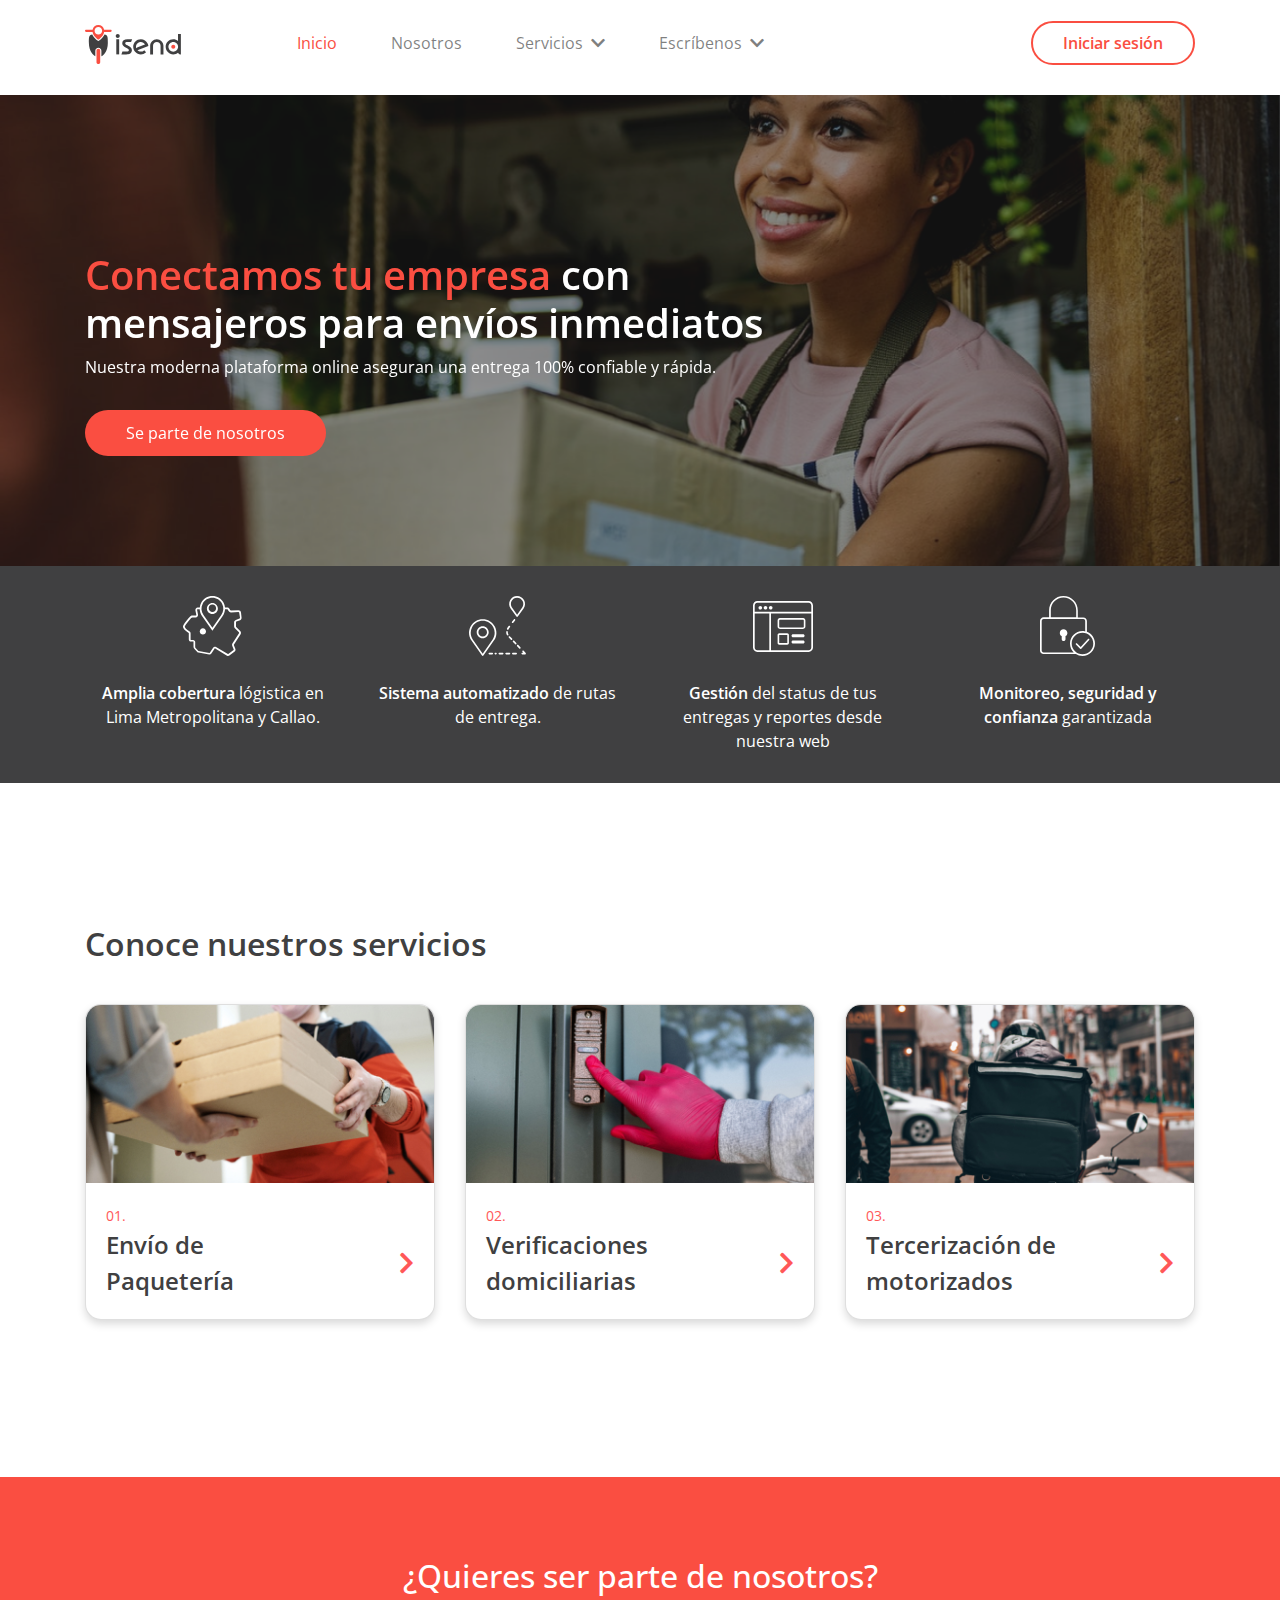
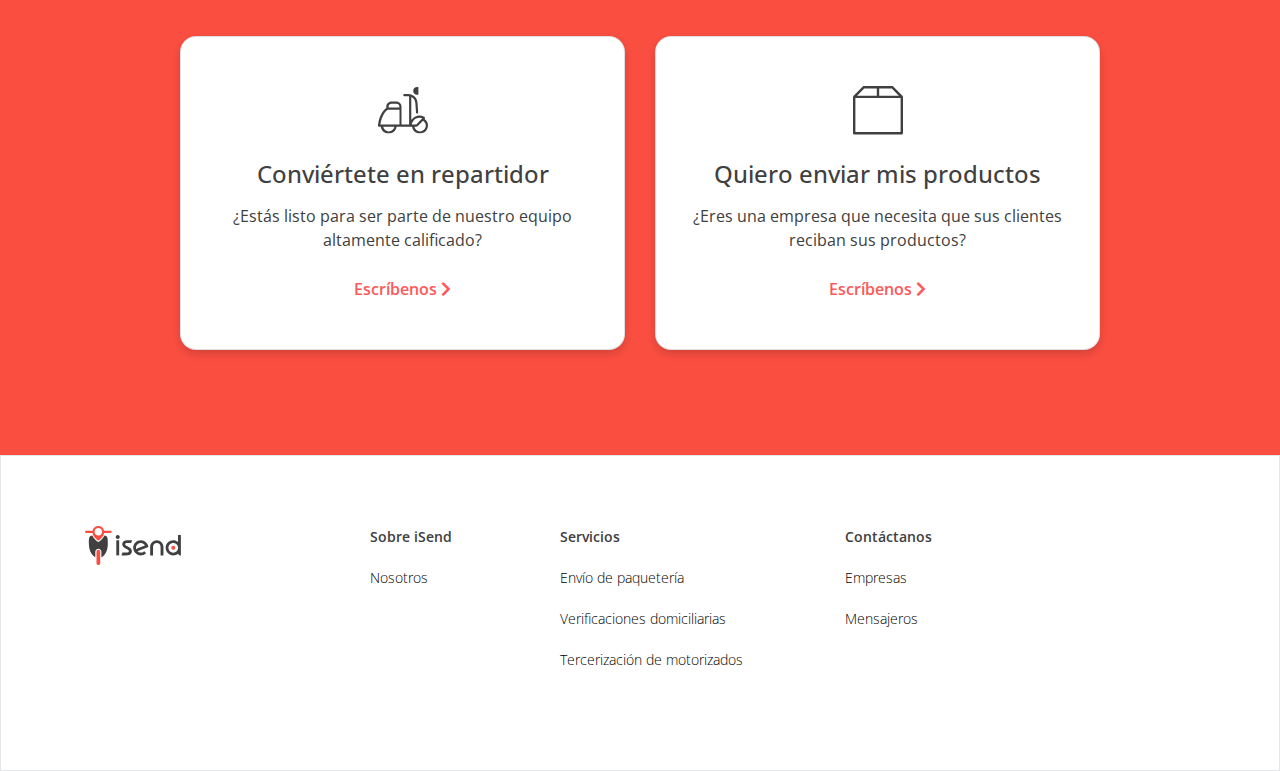
==== commit c4acc478: "Arreglando menu para moviles, formularios de empresas y motorizados y texto de slider Inicio" ====
--- a/index.html
+++ b/index.html
@@ -31,11 +31,11 @@
     <section id="header">
       <nav class="navbar navbar-expand-lg navbar-light fixed-top bc-white">
         <div class="container">
-          <a class="navbar-brand" href="./">
+          <a class="navbar-brand p-0" href="./">
             <img src="./static/img/logo.svg" alt="" class="img-responsive">
           </a>
           <button class="navbar-toggler" type="button" data-toggle="collapse" data-target="#navbarSupportedContent" aria-controls="navbarSupportedContent" aria-expanded="false" aria-label="Toggle navigation">
-            <span class="navbar-toggler-icon"></span>
+            <i class="fas fa-bars fc-404041"></i>
           </button>
           <div class="collapse navbar-collapse d-lg-block d-md-none" id="navbarSupportedContent">
             <ul class="navbar-nav mr-auto">
@@ -148,9 +148,20 @@
             <div class="text-left carousel-caption SliderDescripcion mq">
               <div class="container">
                 <div class="row">
-                  <div class="col-12">
-                    <h5 class="fw-600 fs-40"><span class="fc-FA4E41">Conectamos tu empresa</span> con <br>mensajeros para envíos inmediatos</h5>
+                  <div class="col-12 d-none d-md-block">
+                    <h5 class="fw-600 fs-40">
+                      <span class="fc-FA4E41">Conectamos tu empresa</span> con <br>mensajeros para envíos inmediatos
+                    </h5>
                     <p>Nuestra moderna plataforma online aseguran una entrega 100% confiable y rápida.</p>
+                    <a href="#" class="btn btn-slider">
+                      Se parte de nosotros
+                    </a>
+                  </div>
+                  <div class="col-12 d-md-none">
+                    <h5 class="fw-600 fs-40">
+                      <span class="fc-FA4E41">Conectamos tu empresa</span> <br>con mensajeros para <br>envíos inmediatos
+                    </h5>
+                    <p>Nuestra moderna plataforma online <br>aseguran una entrega 100% confiable <br>y rápida.</p>
                     <a href="#" class="btn btn-slider">
                       Se parte de nosotros
                     </a>
--- a/static/css/guest.css
+++ b/static/css/guest.css
@@ -45,6 +45,7 @@
   z-index: 9;
   line-height: 70px;
 }
+#header .navbar-toggler{ border: 0; }
 #header ul.navbar-nav{ padding-left: 100px; }
 #header ul li > a{
   padding: 0 54px 0 0;
@@ -122,6 +123,8 @@
 .form-control.is-invalid, .was-validated .form-control:invalid{
   background-image: none;
 }
+/* bottom */
+.bottom-6{ bottom: 6px; }
 /* background */
 .bc-white{ background-color: #FFFFFF; }
 .bc-verde{ background-color: #6EC37C; }
@@ -485,6 +488,10 @@
     font-size: 14px; 
   }
   /* header */
+  #header{
+    height: auto;
+    line-height: initial;
+  }
   #slider .mq,
   #sliderComprometidos .mq{ 
     text-align: center !important; 
@@ -586,9 +593,9 @@
   }
   .pageInicio #slider .mq{ 
     padding:0; 
-    margin-top: -145px; 
+    /* margin-top: -145px; 
     left: 10%;
-    right: 10%;
+    right: 10%; */
   }
   /* paqueteria */
   #atencionPersonalizada p{ font-weight: 300; }
@@ -634,6 +641,10 @@
     height: 240px;
   }
   /* empresa y motorizados*/
+  .pageEmpresas .carousel-item.active,
+  .pageMotorizados .carousel-item.active{
+    display: block !important;
+  }
   .pageEmpresas .SliderSombra,
   .pageMotorizados .SliderSombra{ 
     display: none; 
@@ -672,4 +683,7 @@
   .pageInicioSesion .formulario img{
     padding-top: 30px;
   }
+  .resultados{
+    position: relative;
+  }
 }